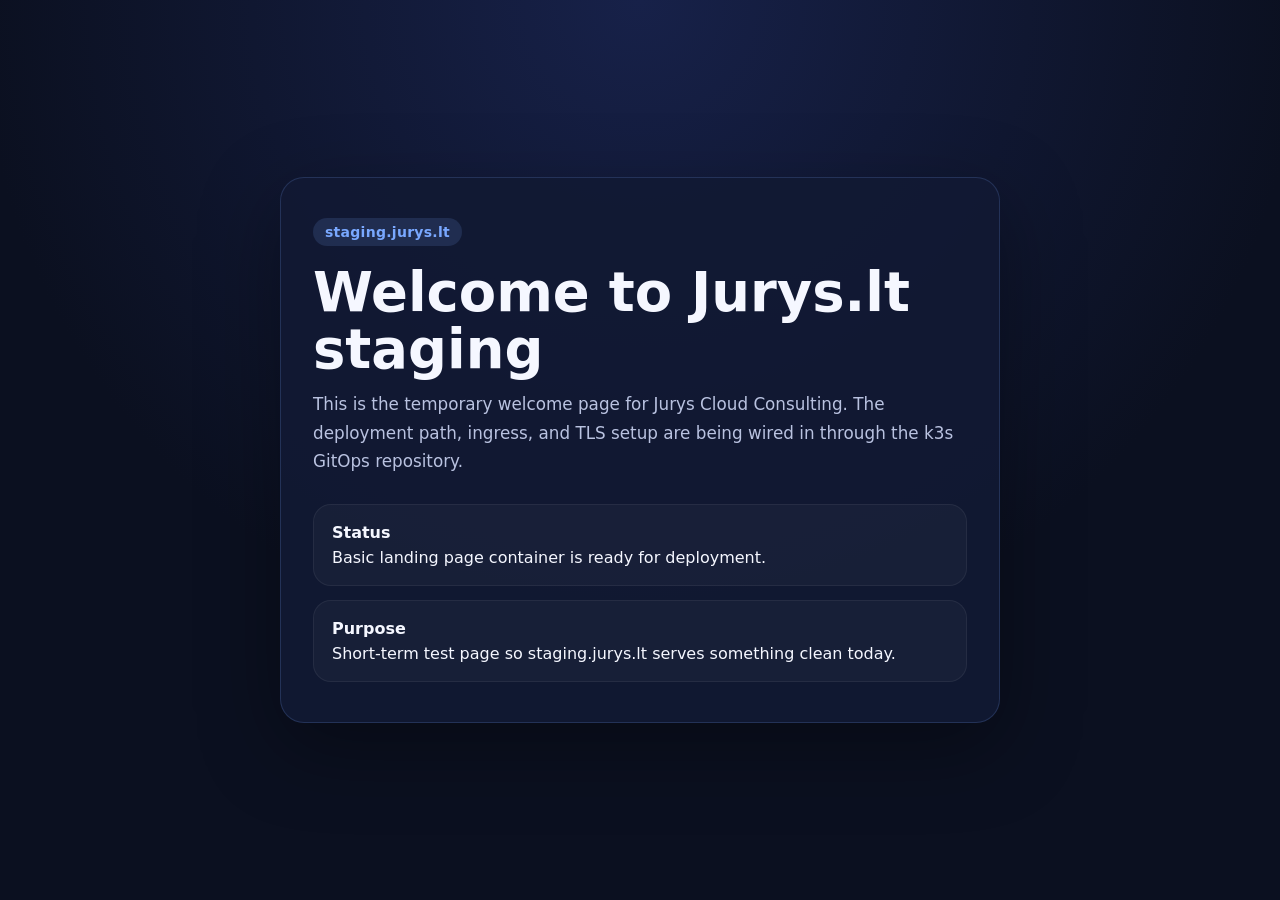
==== index.html @ 7cd977aa "refactor: keep juryslt repo image-only" ====
<!DOCTYPE html>
<html lang="en">
  <head>
    <meta charset="UTF-8" />
    <meta name="viewport" content="width=device-width, initial-scale=1.0" />
    <title>Jurys.lt staging</title>
    <style>
      :root {
        color-scheme: dark;
        --bg: #0b1020;
        --panel: #121933;
        --text: #f5f7ff;
        --muted: #b9c2e0;
        --accent: #79a8ff;
      }
      * { box-sizing: border-box; }
      body {
        margin: 0;
        min-height: 100vh;
        display: grid;
        place-items: center;
        font-family: Inter, system-ui, sans-serif;
        background: radial-gradient(circle at top, #172149 0%, var(--bg) 60%);
        color: var(--text);
      }
      main {
        width: min(720px, calc(100% - 32px));
        background: rgba(18, 25, 51, 0.92);
        border: 1px solid rgba(121, 168, 255, 0.18);
        border-radius: 24px;
        padding: 40px 32px;
        box-shadow: 0 24px 80px rgba(0, 0, 0, 0.35);
      }
      .pill {
        display: inline-block;
        padding: 6px 12px;
        border-radius: 999px;
        background: rgba(121, 168, 255, 0.14);
        color: var(--accent);
        font-size: 14px;
        font-weight: 600;
        letter-spacing: 0.02em;
      }
      h1 {
        margin: 18px 0 12px;
        font-size: clamp(2rem, 5vw, 3.4rem);
        line-height: 1.05;
      }
      p {
        margin: 0;
        color: var(--muted);
        font-size: 1.05rem;
        line-height: 1.7;
      }
      .grid {
        margin-top: 28px;
        display: grid;
        gap: 14px;
      }
      .card {
        background: rgba(255, 255, 255, 0.03);
        border: 1px solid rgba(255, 255, 255, 0.06);
        border-radius: 18px;
        padding: 18px;
      }
      .card strong {
        display: block;
        margin-bottom: 6px;
        color: var(--text);
      }
    </style>
  </head>
  <body>
    <main>
      <span class="pill">staging.jurys.lt</span>
      <h1>Welcome to Jurys.lt staging</h1>
      <p>
        This is the temporary welcome page for Jurys Cloud Consulting. The deployment path,
        ingress, and TLS setup are being wired in through the k3s GitOps repository.
      </p>
      <div class="grid">
        <div class="card">
          <strong>Status</strong>
          Basic landing page container is ready for deployment.
        </div>
        <div class="card">
          <strong>Purpose</strong>
          Short-term test page so staging.jurys.lt serves something clean today.
        </div>
      </div>
    </main>
  </body>
</html>
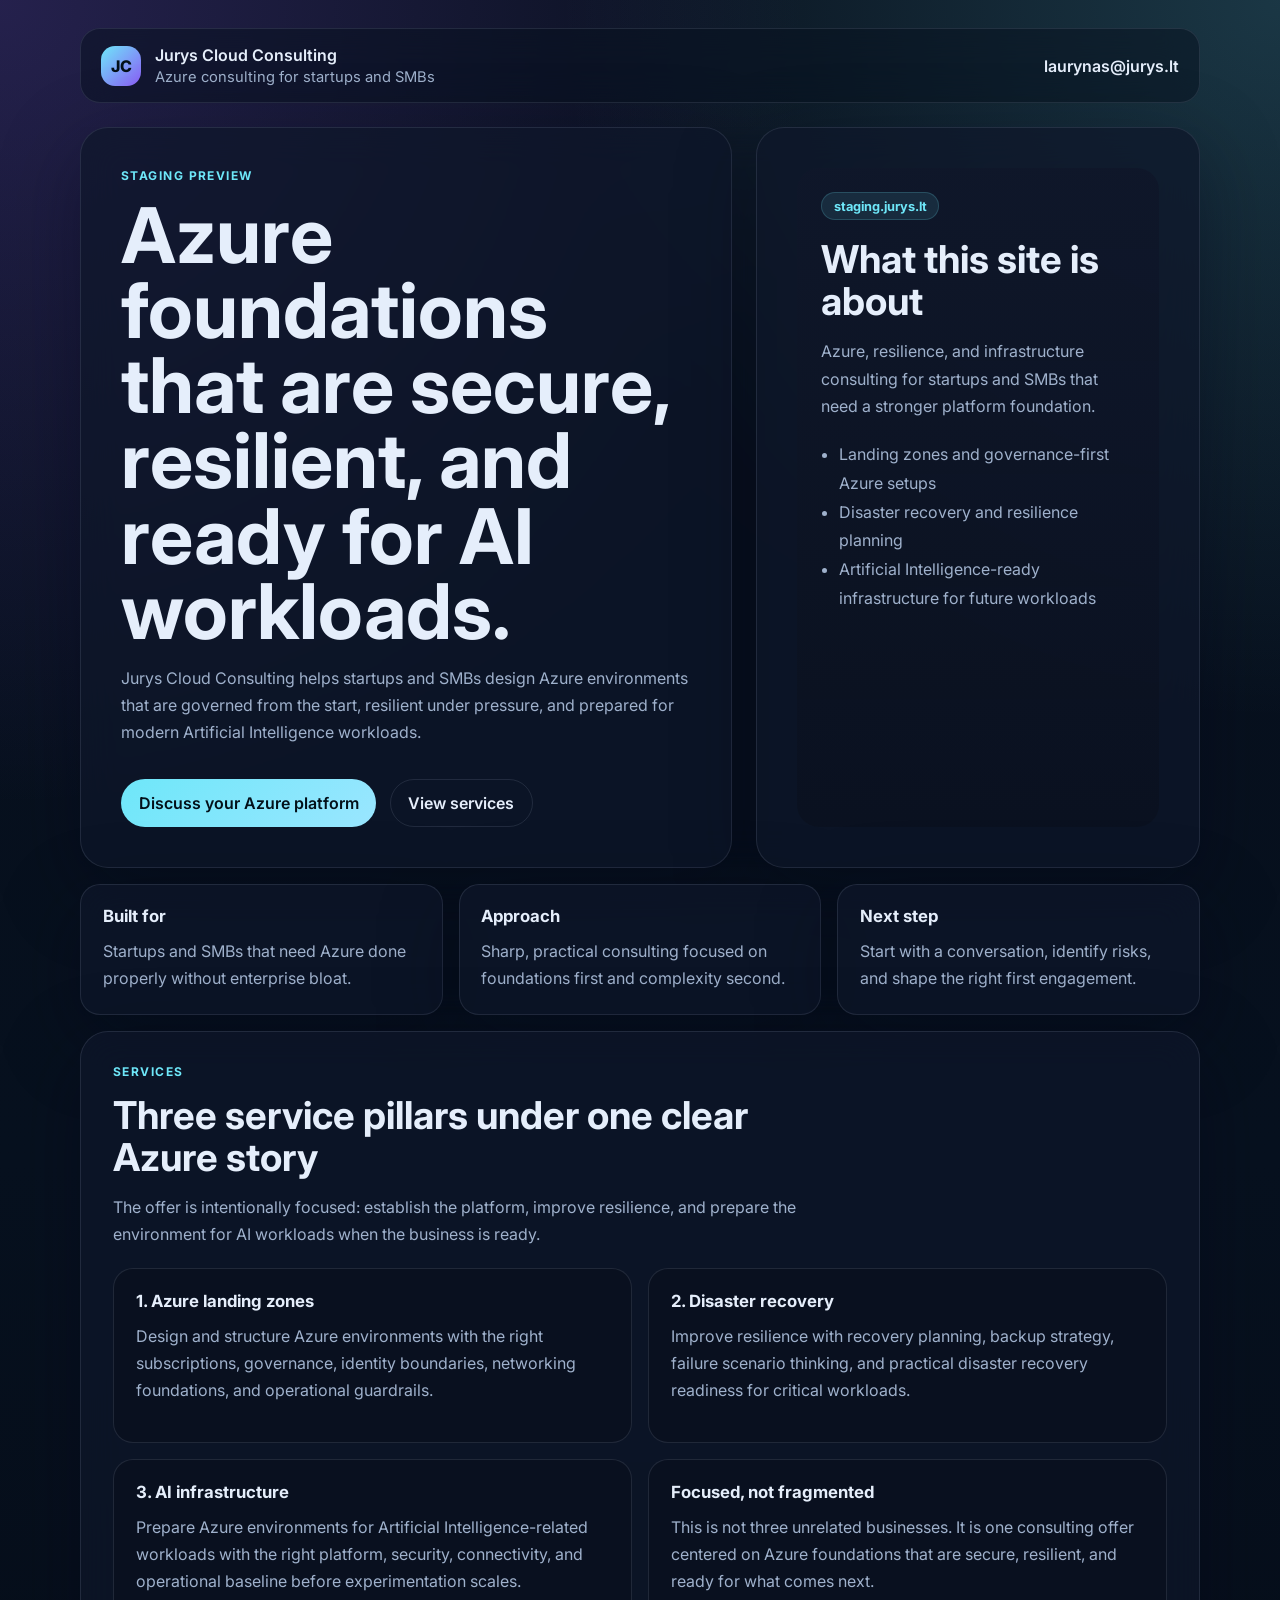
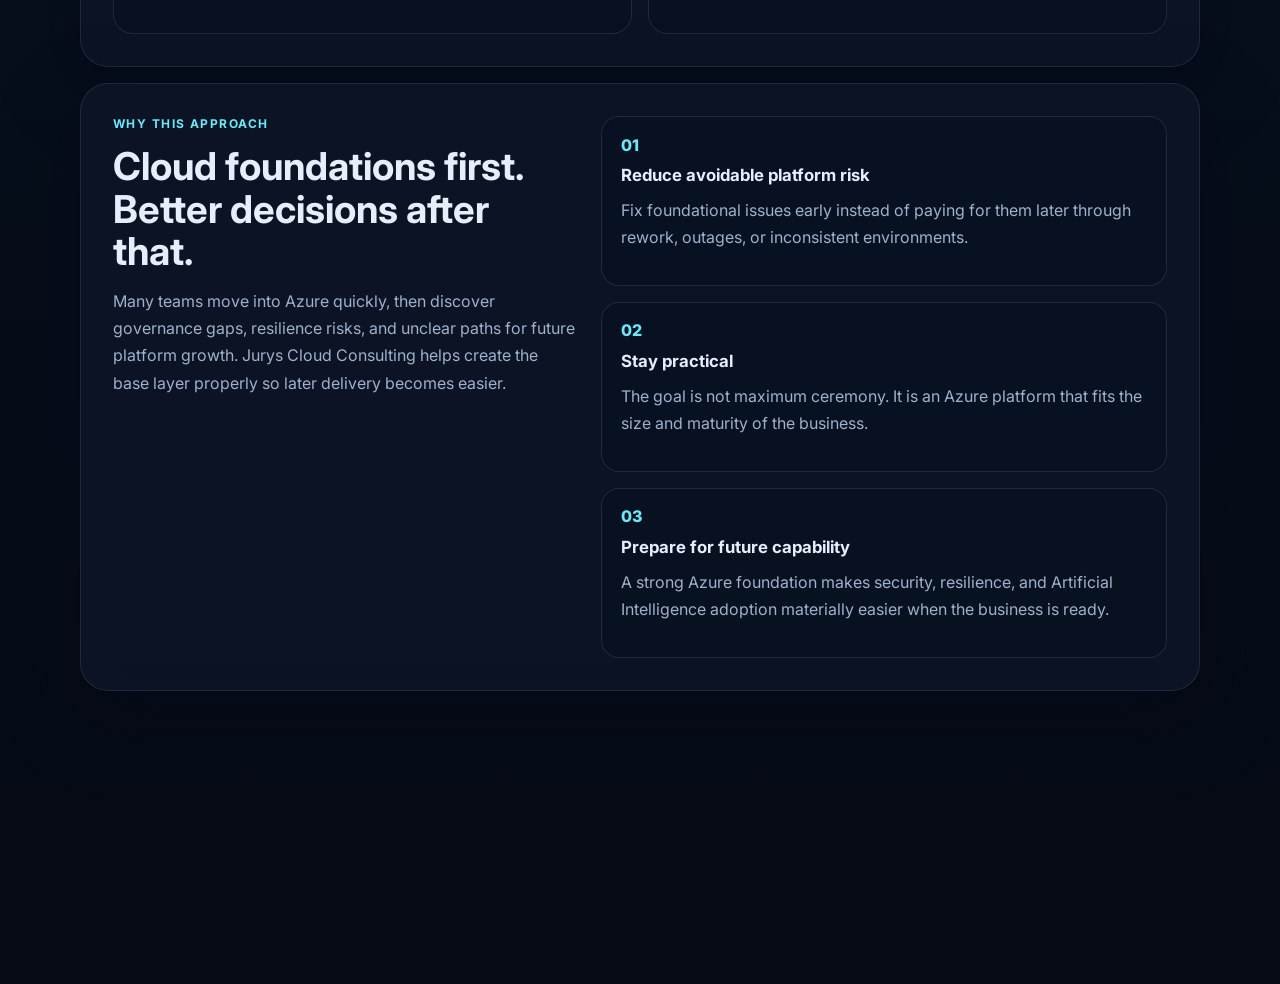
==== commit 31ffec77: "feat: build staging landing page for Jurys Cloud Consulting" ====
--- a/index.html
+++ b/index.html
@@ -3,91 +3,179 @@
   <head>
     <meta charset="UTF-8" />
     <meta name="viewport" content="width=device-width, initial-scale=1.0" />
-    <title>Jurys.lt staging</title>
-    <style>
-      :root {
-        color-scheme: dark;
-        --bg: #0b1020;
-        --panel: #121933;
-        --text: #f5f7ff;
-        --muted: #b9c2e0;
-        --accent: #79a8ff;
-      }
-      * { box-sizing: border-box; }
-      body {
-        margin: 0;
-        min-height: 100vh;
-        display: grid;
-        place-items: center;
-        font-family: Inter, system-ui, sans-serif;
-        background: radial-gradient(circle at top, #172149 0%, var(--bg) 60%);
-        color: var(--text);
-      }
-      main {
-        width: min(720px, calc(100% - 32px));
-        background: rgba(18, 25, 51, 0.92);
-        border: 1px solid rgba(121, 168, 255, 0.18);
-        border-radius: 24px;
-        padding: 40px 32px;
-        box-shadow: 0 24px 80px rgba(0, 0, 0, 0.35);
-      }
-      .pill {
-        display: inline-block;
-        padding: 6px 12px;
-        border-radius: 999px;
-        background: rgba(121, 168, 255, 0.14);
-        color: var(--accent);
-        font-size: 14px;
-        font-weight: 600;
-        letter-spacing: 0.02em;
-      }
-      h1 {
-        margin: 18px 0 12px;
-        font-size: clamp(2rem, 5vw, 3.4rem);
-        line-height: 1.05;
-      }
-      p {
-        margin: 0;
-        color: var(--muted);
-        font-size: 1.05rem;
-        line-height: 1.7;
-      }
-      .grid {
-        margin-top: 28px;
-        display: grid;
-        gap: 14px;
-      }
-      .card {
-        background: rgba(255, 255, 255, 0.03);
-        border: 1px solid rgba(255, 255, 255, 0.06);
-        border-radius: 18px;
-        padding: 18px;
-      }
-      .card strong {
-        display: block;
-        margin-bottom: 6px;
-        color: var(--text);
-      }
-    </style>
+    <title>Jurys Cloud Consulting | Staging</title>
+    <meta
+      name="description"
+      content="Jurys Cloud Consulting helps startups and SMBs build Azure foundations that are secure, resilient, and ready for AI workloads."
+    />
+    <link rel="preconnect" href="https://fonts.googleapis.com" />
+    <link rel="preconnect" href="https://fonts.gstatic.com" crossorigin />
+    <link
+      href="https://fonts.googleapis.com/css2?family=Inter:wght@400;500;600;700;800&display=swap"
+      rel="stylesheet"
+    />
+    <link rel="stylesheet" href="styles.css" />
   </head>
   <body>
-    <main>
-      <span class="pill">staging.jurys.lt</span>
-      <h1>Welcome to Jurys.lt staging</h1>
-      <p>
-        This is the temporary welcome page for Jurys Cloud Consulting. The deployment path,
-        ingress, and TLS setup are being wired in through the k3s GitOps repository.
-      </p>
-      <div class="grid">
-        <div class="card">
-          <strong>Status</strong>
-          Basic landing page container is ready for deployment.
+    <div class="site-shell">
+      <header class="topbar reveal">
+        <div class="brand">
+          <span class="brand-mark">JC</span>
+          <div>
+            <strong class="brand-name">Jurys Cloud Consulting</strong>
+            <div class="brand-subtitle">Azure consulting for startups and SMBs</div>
+          </div>
         </div>
-        <div class="card">
-          <strong>Purpose</strong>
-          Short-term test page so staging.jurys.lt serves something clean today.
+        <a class="top-link" href="mailto:laurynas@jurys.lt">laurynas@jurys.lt</a>
+      </header>
+
+      <main>
+        <section class="hero">
+          <div class="hero-copy">
+            <p class="eyebrow">Staging preview</p>
+            <h1>Azure foundations that are secure, resilient, and ready for AI workloads.</h1>
+            <p class="lead">
+              Jurys Cloud Consulting helps startups and SMBs design Azure environments that are
+              governed from the start, resilient under pressure, and prepared for modern
+              Artificial Intelligence workloads.
+            </p>
+            <div class="hero-actions">
+              <a class="button button-primary" href="mailto:laurynas@jurys.lt">Discuss your Azure platform</a>
+              <a class="button button-secondary" href="#services">View services</a>
+            </div>
+          </div>
+
+          <aside class="hero-panel">
+            <div class="status-card">
+              <span class="status-pill">staging.jurys.lt</span>
+              <h2>What this site is about</h2>
+              <p>
+                Azure, resilience, and infrastructure consulting for startups and SMBs that need a
+                stronger platform foundation.
+              </p>
+              <ul>
+                <li>Landing zones and governance-first Azure setups</li>
+                <li>Disaster recovery and resilience planning</li>
+                <li>Artificial Intelligence-ready infrastructure for future workloads</li>
+              </ul>
+            </div>
+          </aside>
+        </section>
+
+        <section class="metrics">
+          <article>
+            <strong>Built for</strong>
+            <span>Startups and SMBs that need Azure done properly without enterprise bloat.</span>
+          </article>
+          <article>
+            <strong>Approach</strong>
+            <span>Sharp, practical consulting focused on foundations first and complexity second.</span>
+          </article>
+          <article>
+            <strong>Next step</strong>
+            <span>Start with a conversation, identify risks, and shape the right first engagement.</span>
+          </article>
+        </section>
+
+        <section class="services reveal" id="services">
+          <div class="section-heading">
+            <p class="eyebrow">Services</p>
+            <h2>Three service pillars under one clear Azure story</h2>
+            <p class="lead">
+              The offer is intentionally focused: establish the platform, improve resilience, and
+              prepare the environment for AI workloads when the business is ready.
+            </p>
+          </div>
+
+          <div class="service-grid">
+            <article class="service-card">
+              <h3>1. Azure landing zones</h3>
+              <p>
+                Design and structure Azure environments with the right subscriptions, governance,
+                identity boundaries, networking foundations, and operational guardrails.
+              </p>
+            </article>
+            <article class="service-card">
+              <h3>2. Disaster recovery</h3>
+              <p>
+                Improve resilience with recovery planning, backup strategy, failure scenario
+                thinking, and practical disaster recovery readiness for critical workloads.
+              </p>
+            </article>
+            <article class="service-card">
+              <h3>3. AI infrastructure</h3>
+              <p>
+                Prepare Azure environments for Artificial Intelligence-related workloads with the
+                right platform, security, connectivity, and operational baseline before
+                experimentation scales.
+              </p>
+            </article>
+            <article class="service-card emphasis-card">
+              <h3>Focused, not fragmented</h3>
+              <p>
+                This is not three unrelated businesses. It is one consulting offer centered on Azure
+                foundations that are secure, resilient, and ready for what comes next.
+              </p>
+            </article>
+          </div>
+        </section>
+
+        <section class="approach reveal">
+          <div>
+            <p class="eyebrow">Why this approach</p>
+            <h2>Cloud foundations first. Better decisions after that.</h2>
+            <p class="lead">
+              Many teams move into Azure quickly, then discover governance gaps, resilience risks,
+              and unclear paths for future platform growth. Jurys Cloud Consulting helps create the
+              base layer properly so later delivery becomes easier.
+            </p>
+          </div>
+
+          <div class="approach-list">
+            <div>
+              <span>01</span>
+              <h3>Reduce avoidable platform risk</h3>
+              <p>
+                Fix foundational issues early instead of paying for them later through rework,
+                outages, or inconsistent environments.
+              </p>
+            </div>
+            <div>
+              <span>02</span>
+              <h3>Stay practical</h3>
+              <p>
+                The goal is not maximum ceremony. It is an Azure platform that fits the size and
+                maturity of the business.
+              </p>
+            </div>
+            <div>
+              <span>03</span>
+              <h3>Prepare for future capability</h3>
+              <p>
+                A strong Azure foundation makes security, resilience, and Artificial Intelligence
+                adoption materially easier when the business is ready.
+              </p>
+            </div>
+          </div>
+        </section>
+      </main>
+
+      <footer class="footer reveal">
+        <div>
+          <p class="eyebrow">Get in touch</p>
+          <h2>Need a stronger Azure foundation?</h2>
+          <p>
+            If you are building on Azure and want a clearer, more resilient platform foundation,
+            get in touch.
+          </p>
         </div>
-      </div>
-    </main>
+        <div class="footer-actions">
+          <a class="button button-primary" href="mailto:laurynas@jurys.lt">Discuss your Azure platform</a>
+          <p>Jurys Cloud Consulting · Staging preview for jurys.lt</p>
+        </div>
+      </footer>
+    </div>
+
+    <script src="script.js"></script>
   </body>
 </html>
--- a/styles.css
+++ b/styles.css
@@ -0,0 +1,365 @@
+:root {
+  color-scheme: dark;
+  --bg: #07111f;
+  --bg-soft: rgba(15, 23, 42, 0.72);
+  --panel: rgba(10, 17, 31, 0.85);
+  --line: rgba(148, 163, 184, 0.16);
+  --text: #e5eefb;
+  --muted: #9fb1cc;
+  --primary: #6ee7f9;
+  --accent: #8b5cf6;
+  --shadow: 0 24px 80px rgba(2, 6, 23, 0.35);
+}
+
+* {
+  box-sizing: border-box;
+}
+
+html {
+  scroll-behavior: smooth;
+}
+
+body {
+  margin: 0;
+  font-family: "Inter", system-ui, sans-serif;
+  background:
+    radial-gradient(circle at top left, rgba(139, 92, 246, 0.22), transparent 28%),
+    radial-gradient(circle at top right, rgba(110, 231, 249, 0.18), transparent 25%),
+    linear-gradient(180deg, #08101d 0%, #07111f 45%, #050a14 100%);
+  color: var(--text);
+}
+
+.site-shell {
+  width: min(1120px, calc(100% - 2rem));
+  margin: 0 auto;
+  padding: 1.25rem 0 3rem;
+}
+
+.topbar,
+.hero,
+.metrics,
+.services,
+.approach,
+.footer {
+  backdrop-filter: blur(18px);
+}
+
+.topbar {
+  display: flex;
+  justify-content: space-between;
+  align-items: center;
+  padding: 1rem 1.25rem;
+  margin-top: 0.5rem;
+  border: 1px solid var(--line);
+  border-radius: 20px;
+  background: rgba(7, 17, 31, 0.5);
+}
+
+.brand {
+  display: flex;
+  align-items: center;
+  gap: 0.9rem;
+}
+
+.brand-mark {
+  width: 2.5rem;
+  height: 2.5rem;
+  display: inline-grid;
+  place-items: center;
+  border-radius: 14px;
+  background: linear-gradient(135deg, var(--primary), var(--accent));
+  color: #04111a;
+  font-weight: 800;
+}
+
+.brand-name,
+.top-link,
+.button {
+  font-weight: 600;
+}
+
+.brand-subtitle {
+  margin-top: 0.2rem;
+  color: var(--muted);
+  font-size: 0.92rem;
+}
+
+.top-link {
+  color: var(--text);
+  text-decoration: none;
+}
+
+.hero {
+  display: grid;
+  grid-template-columns: 1.25fr 0.85fr;
+  gap: 1.5rem;
+  align-items: stretch;
+  margin-top: 1.5rem;
+}
+
+.hero-copy,
+.hero-panel,
+.metrics article,
+.services,
+.approach,
+.footer {
+  border: 1px solid var(--line);
+  background: var(--bg-soft);
+  box-shadow: var(--shadow);
+}
+
+.hero-copy,
+.hero-panel {
+  border-radius: 28px;
+  padding: 2.5rem;
+}
+
+.eyebrow {
+  margin: 0 0 0.9rem;
+  color: var(--primary);
+  text-transform: uppercase;
+  letter-spacing: 0.12em;
+  font-size: 0.75rem;
+  font-weight: 700;
+}
+
+h1,
+h2,
+h3,
+p {
+  margin-top: 0;
+}
+
+h1 {
+  font-size: clamp(2.7rem, 6vw, 4.8rem);
+  line-height: 0.98;
+  margin-bottom: 1rem;
+}
+
+h2 {
+  font-size: clamp(1.6rem, 3vw, 2.6rem);
+  line-height: 1.1;
+  margin-bottom: 1rem;
+}
+
+.lead,
+.service-card p,
+.status-card p,
+.approach-list p,
+.metrics span,
+.footer p {
+  color: var(--muted);
+  line-height: 1.7;
+}
+
+.hero-actions {
+  display: flex;
+  gap: 0.85rem;
+  flex-wrap: wrap;
+  margin-top: 2rem;
+}
+
+.button {
+  display: inline-flex;
+  align-items: center;
+  justify-content: center;
+  min-height: 48px;
+  padding: 0 1.1rem;
+  border-radius: 999px;
+  text-decoration: none;
+  transition: transform 180ms ease, opacity 180ms ease, border-color 180ms ease;
+}
+
+.button:hover,
+.top-link:hover {
+  opacity: 0.9;
+}
+
+.button:focus-visible,
+.top-link:focus-visible {
+  outline: 2px solid var(--primary);
+  outline-offset: 4px;
+}
+
+.button-primary {
+  background: linear-gradient(135deg, var(--primary), #9ae6ff);
+  color: #031019;
+}
+
+.button-secondary {
+  border: 1px solid var(--line);
+  color: var(--text);
+}
+
+.status-card {
+  height: 100%;
+  padding: 1.5rem;
+  border-radius: 22px;
+  background: linear-gradient(180deg, rgba(15, 23, 42, 0.96), rgba(10, 17, 31, 0.88));
+}
+
+.status-pill {
+  display: inline-flex;
+  padding: 0.35rem 0.7rem;
+  border-radius: 999px;
+  background: rgba(110, 231, 249, 0.1);
+  color: var(--primary);
+  border: 1px solid rgba(110, 231, 249, 0.18);
+  font-size: 0.8rem;
+  font-weight: 700;
+  margin-bottom: 1.1rem;
+}
+
+.status-card ul {
+  padding-left: 1.1rem;
+  color: var(--muted);
+  line-height: 1.8;
+  margin: 1.25rem 0 0;
+}
+
+.metrics {
+  display: grid;
+  grid-template-columns: repeat(3, 1fr);
+  gap: 1rem;
+  margin-top: 1rem;
+}
+
+.metrics article,
+.service-card {
+  border-radius: 20px;
+  padding: 1.35rem;
+}
+
+.metrics strong,
+.service-card h3,
+.approach-list h3 {
+  display: block;
+  margin-bottom: 0.75rem;
+  font-size: 1.05rem;
+}
+
+.services,
+.approach,
+.footer {
+  margin-top: 1rem;
+  border-radius: 28px;
+  padding: 2rem;
+}
+
+.section-heading {
+  max-width: 740px;
+}
+
+.service-grid {
+  display: grid;
+  grid-template-columns: repeat(2, minmax(0, 1fr));
+  gap: 1rem;
+  margin-top: 1.25rem;
+}
+
+.service-card {
+  background: var(--panel);
+  border: 1px solid var(--line);
+}
+
+.approach {
+  display: grid;
+  grid-template-columns: 0.9fr 1.1fr;
+  gap: 1.5rem;
+}
+
+.approach-list {
+  display: grid;
+  gap: 1rem;
+}
+
+.approach-list div {
+  padding: 1.1rem 1.2rem;
+  border: 1px solid var(--line);
+  border-radius: 18px;
+  background: rgba(7, 17, 31, 0.55);
+}
+
+.approach-list span {
+  display: inline-block;
+  margin-bottom: 0.65rem;
+  color: var(--primary);
+  font-weight: 800;
+}
+
+.footer {
+  display: flex;
+  justify-content: space-between;
+  gap: 1rem;
+  align-items: center;
+}
+
+.footer-actions {
+  display: flex;
+  flex-direction: column;
+  align-items: flex-end;
+  gap: 0.85rem;
+}
+
+.footer p:last-child {
+  text-align: right;
+}
+
+.reveal {
+  opacity: 1;
+  transform: translateY(0);
+  transition: opacity 500ms ease, transform 500ms ease;
+}
+
+.reveal.is-pending {
+  opacity: 0;
+  transform: translateY(16px);
+}
+
+@media (max-width: 900px) {
+  .hero,
+  .approach,
+  .metrics,
+  .service-grid {
+    grid-template-columns: 1fr;
+  }
+
+  .footer {
+    flex-direction: column;
+    align-items: flex-start;
+  }
+
+  .hero-copy,
+  .hero-panel,
+  .services,
+  .approach,
+  .footer {
+    padding: 1.5rem;
+  }
+
+  .footer-actions {
+    align-items: flex-start;
+  }
+
+  .footer p:last-child {
+    text-align: left;
+  }
+}
+
+@media (max-width: 640px) {
+  .site-shell {
+    width: min(100% - 1rem, 1120px);
+  }
+
+  .topbar {
+    padding: 0.9rem 1rem;
+  }
+
+  .brand-name {
+    font-size: 0.95rem;
+  }
+
+  h1 {
+    font-size: 2.45rem;
+  }
+}
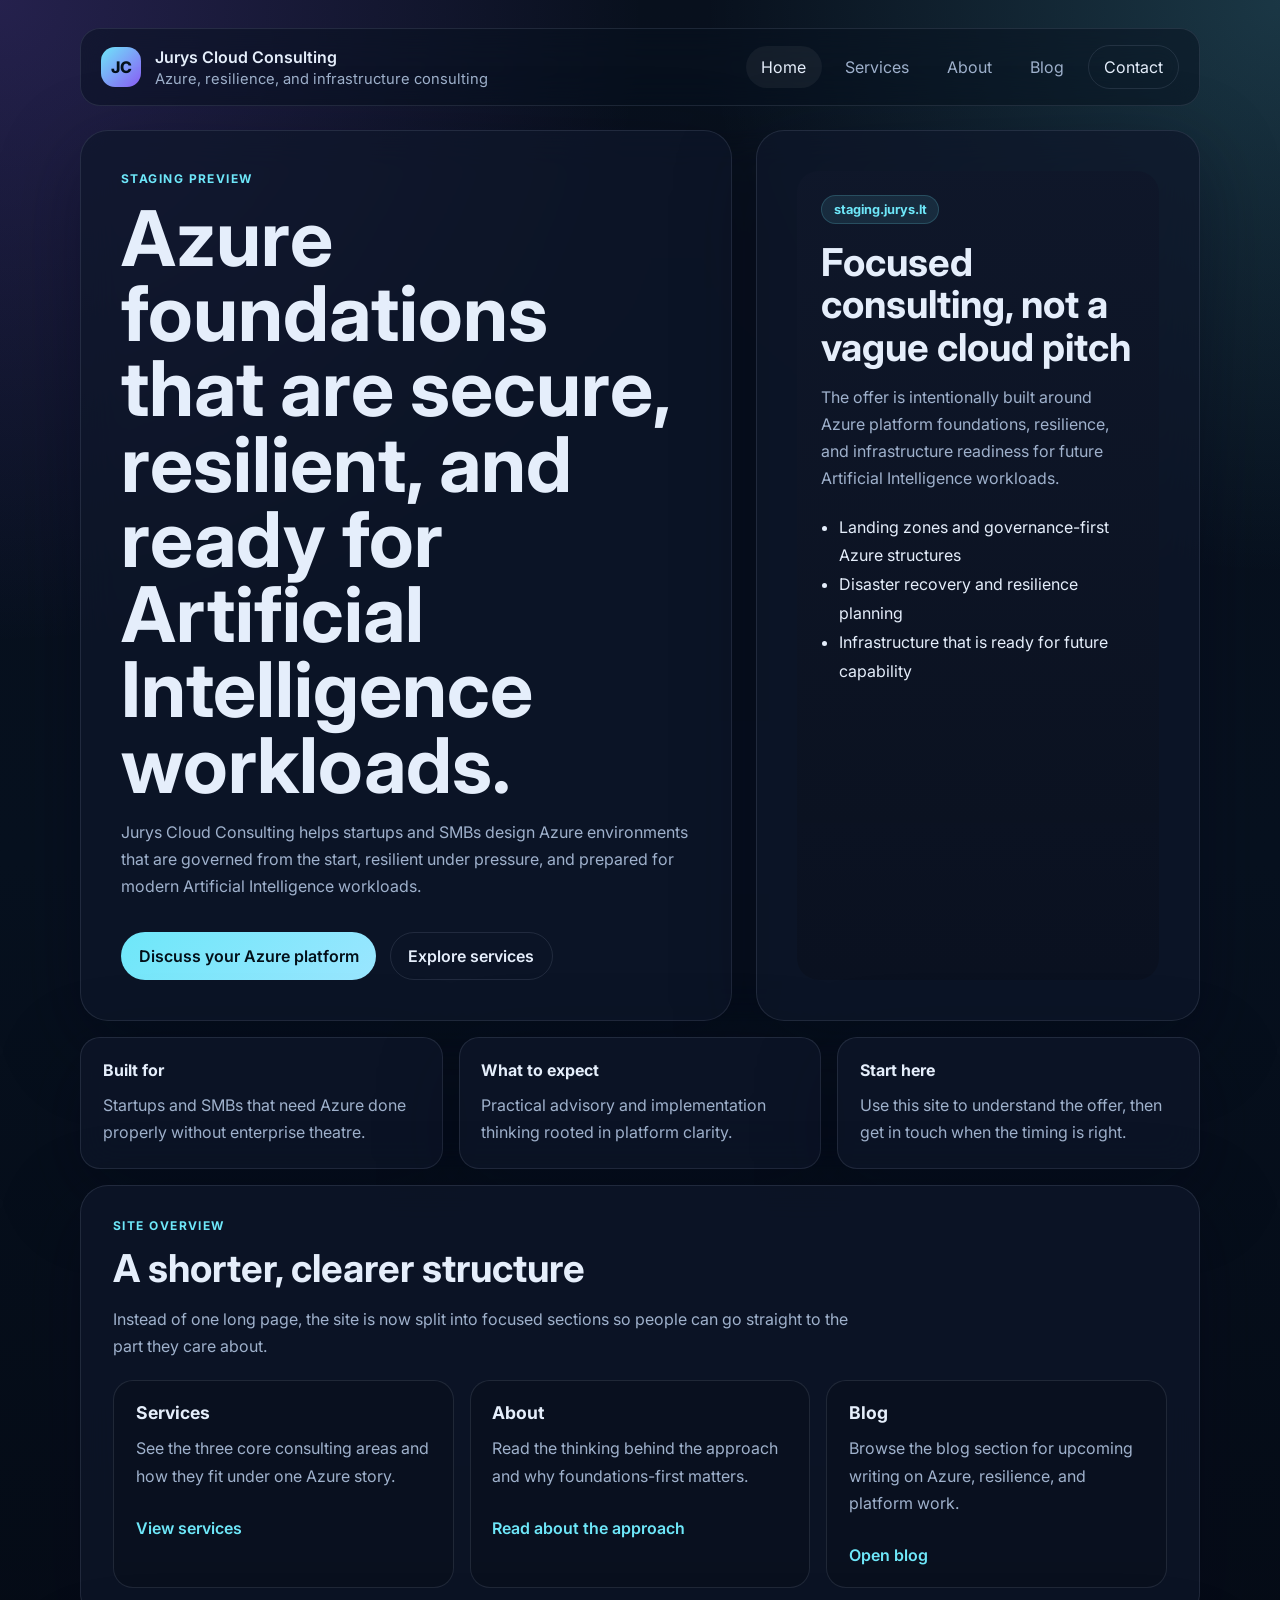
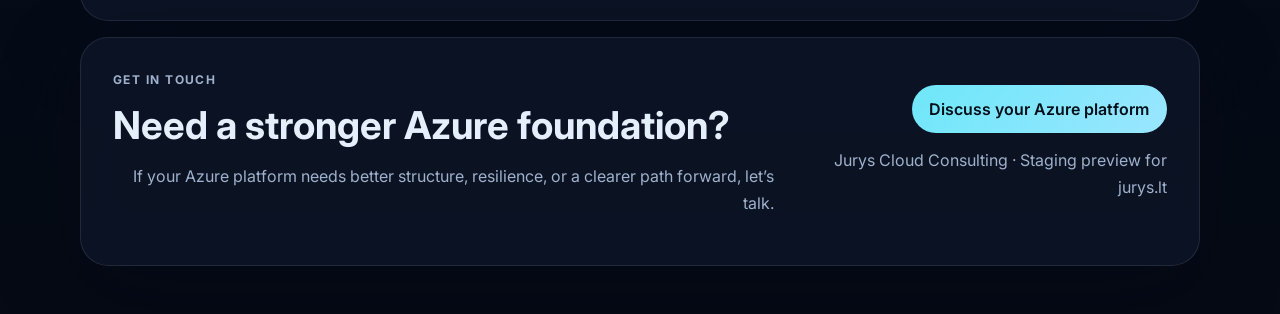
==== commit 45fed46e: "feat: expand juryslt into multi-page staging site" ====
--- a/index.html
+++ b/index.html
@@ -3,10 +3,10 @@
   <head>
     <meta charset="UTF-8" />
     <meta name="viewport" content="width=device-width, initial-scale=1.0" />
-    <title>Jurys Cloud Consulting | Staging</title>
+    <title>Jurys Cloud Consulting | Azure foundations for startups and SMBs</title>
     <meta
       name="description"
-      content="Jurys Cloud Consulting helps startups and SMBs build Azure foundations that are secure, resilient, and ready for AI workloads."
+      content="Jurys Cloud Consulting helps startups and SMBs build Azure foundations that are secure, resilient, and ready for Artificial Intelligence workloads."
     />
     <link rel="preconnect" href="https://fonts.googleapis.com" />
     <link rel="preconnect" href="https://fonts.gstatic.com" crossorigin />
@@ -19,143 +19,96 @@
   <body>
     <div class="site-shell">
       <header class="topbar reveal">
-        <div class="brand">
+        <a class="brand" href="index.html">
           <span class="brand-mark">JC</span>
           <div>
             <strong class="brand-name">Jurys Cloud Consulting</strong>
-            <div class="brand-subtitle">Azure consulting for startups and SMBs</div>
+            <div class="brand-subtitle">Azure, resilience, and infrastructure consulting</div>
           </div>
-        </div>
-        <a class="top-link" href="mailto:laurynas@jurys.lt">laurynas@jurys.lt</a>
+        </a>
+        <nav class="nav">
+          <a class="nav-link nav-link-active" href="index.html">Home</a>
+          <a class="nav-link" href="services.html">Services</a>
+          <a class="nav-link" href="about.html">About</a>
+          <a class="nav-link" href="blog.html">Blog</a>
+          <a class="nav-link nav-cta" href="contact.html">Contact</a>
+        </nav>
       </header>
 
       <main>
-        <section class="hero">
+        <section class="hero hero-home">
           <div class="hero-copy">
             <p class="eyebrow">Staging preview</p>
-            <h1>Azure foundations that are secure, resilient, and ready for AI workloads.</h1>
+            <h1>Azure foundations that are secure, resilient, and ready for Artificial Intelligence workloads.</h1>
             <p class="lead">
               Jurys Cloud Consulting helps startups and SMBs design Azure environments that are
               governed from the start, resilient under pressure, and prepared for modern
               Artificial Intelligence workloads.
             </p>
             <div class="hero-actions">
-              <a class="button button-primary" href="mailto:laurynas@jurys.lt">Discuss your Azure platform</a>
-              <a class="button button-secondary" href="#services">View services</a>
+              <a class="button button-primary" href="contact.html">Discuss your Azure platform</a>
+              <a class="button button-secondary" href="services.html">Explore services</a>
             </div>
           </div>
 
           <aside class="hero-panel">
             <div class="status-card">
               <span class="status-pill">staging.jurys.lt</span>
-              <h2>What this site is about</h2>
+              <h2>Focused consulting, not a vague cloud pitch</h2>
               <p>
-                Azure, resilience, and infrastructure consulting for startups and SMBs that need a
-                stronger platform foundation.
+                The offer is intentionally built around Azure platform foundations, resilience, and
+                infrastructure readiness for future Artificial Intelligence workloads.
               </p>
               <ul>
-                <li>Landing zones and governance-first Azure setups</li>
+                <li>Landing zones and governance-first Azure structures</li>
                 <li>Disaster recovery and resilience planning</li>
-                <li>Artificial Intelligence-ready infrastructure for future workloads</li>
+                <li>Infrastructure that is ready for future capability</li>
               </ul>
             </div>
           </aside>
         </section>
 
-        <section class="metrics">
+        <section class="metrics reveal">
           <article>
             <strong>Built for</strong>
-            <span>Startups and SMBs that need Azure done properly without enterprise bloat.</span>
+            <span>Startups and SMBs that need Azure done properly without enterprise theatre.</span>
           </article>
           <article>
-            <strong>Approach</strong>
-            <span>Sharp, practical consulting focused on foundations first and complexity second.</span>
+            <strong>What to expect</strong>
+            <span>Practical advisory and implementation thinking rooted in platform clarity.</span>
           </article>
           <article>
-            <strong>Next step</strong>
-            <span>Start with a conversation, identify risks, and shape the right first engagement.</span>
+            <strong>Start here</strong>
+            <span>Use this site to understand the offer, then get in touch when the timing is right.</span>
           </article>
         </section>
 
-        <section class="services reveal" id="services">
-          <div class="section-heading">
-            <p class="eyebrow">Services</p>
-            <h2>Three service pillars under one clear Azure story</h2>
+        <section class="content-panel reveal">
+          <div class="section-heading compact-heading">
+            <p class="eyebrow">Site overview</p>
+            <h2>A shorter, clearer structure</h2>
             <p class="lead">
-              The offer is intentionally focused: establish the platform, improve resilience, and
-              prepare the environment for AI workloads when the business is ready.
+              Instead of one long page, the site is now split into focused sections so people can go
+              straight to the part they care about.
             </p>
           </div>
 
-          <div class="service-grid">
-            <article class="service-card">
-              <h3>1. Azure landing zones</h3>
-              <p>
-                Design and structure Azure environments with the right subscriptions, governance,
-                identity boundaries, networking foundations, and operational guardrails.
-              </p>
+          <div class="feature-grid">
+            <article class="feature-card">
+              <h3>Services</h3>
+              <p>See the three core consulting areas and how they fit under one Azure story.</p>
+              <a class="text-link" href="services.html">View services</a>
             </article>
-            <article class="service-card">
-              <h3>2. Disaster recovery</h3>
-              <p>
-                Improve resilience with recovery planning, backup strategy, failure scenario
-                thinking, and practical disaster recovery readiness for critical workloads.
-              </p>
+            <article class="feature-card">
+              <h3>About</h3>
+              <p>Read the thinking behind the approach and why foundations-first matters.</p>
+              <a class="text-link" href="about.html">Read about the approach</a>
             </article>
-            <article class="service-card">
-              <h3>3. AI infrastructure</h3>
-              <p>
-                Prepare Azure environments for Artificial Intelligence-related workloads with the
-                right platform, security, connectivity, and operational baseline before
-                experimentation scales.
-              </p>
+            <article class="feature-card">
+              <h3>Blog</h3>
+              <p>Browse the blog section for upcoming writing on Azure, resilience, and platform work.</p>
+              <a class="text-link" href="blog.html">Open blog</a>
             </article>
-            <article class="service-card emphasis-card">
-              <h3>Focused, not fragmented</h3>
-              <p>
-                This is not three unrelated businesses. It is one consulting offer centered on Azure
-                foundations that are secure, resilient, and ready for what comes next.
-              </p>
-            </article>
-          </div>
-        </section>
-
-        <section class="approach reveal">
-          <div>
-            <p class="eyebrow">Why this approach</p>
-            <h2>Cloud foundations first. Better decisions after that.</h2>
-            <p class="lead">
-              Many teams move into Azure quickly, then discover governance gaps, resilience risks,
-              and unclear paths for future platform growth. Jurys Cloud Consulting helps create the
-              base layer properly so later delivery becomes easier.
-            </p>
-          </div>
-
-          <div class="approach-list">
-            <div>
-              <span>01</span>
-              <h3>Reduce avoidable platform risk</h3>
-              <p>
-                Fix foundational issues early instead of paying for them later through rework,
-                outages, or inconsistent environments.
-              </p>
-            </div>
-            <div>
-              <span>02</span>
-              <h3>Stay practical</h3>
-              <p>
-                The goal is not maximum ceremony. It is an Azure platform that fits the size and
-                maturity of the business.
-              </p>
-            </div>
-            <div>
-              <span>03</span>
-              <h3>Prepare for future capability</h3>
-              <p>
-                A strong Azure foundation makes security, resilience, and Artificial Intelligence
-                adoption materially easier when the business is ready.
-              </p>
-            </div>
           </div>
         </section>
       </main>
@@ -165,12 +118,12 @@
           <p class="eyebrow">Get in touch</p>
           <h2>Need a stronger Azure foundation?</h2>
           <p>
-            If you are building on Azure and want a clearer, more resilient platform foundation,
-            get in touch.
+            If your Azure platform needs better structure, resilience, or a clearer path forward,
+            let’s talk.
           </p>
         </div>
         <div class="footer-actions">
-          <a class="button button-primary" href="mailto:laurynas@jurys.lt">Discuss your Azure platform</a>
+          <a class="button button-primary" href="contact.html">Discuss your Azure platform</a>
           <p>Jurys Cloud Consulting · Staging preview for jurys.lt</p>
         </div>
       </footer>
--- a/styles.css
+++ b/styles.css
@@ -29,6 +29,10 @@
   color: var(--text);
 }
 
+a {
+  color: inherit;
+}
+
 .site-shell {
   width: min(1120px, calc(100% - 2rem));
   margin: 0 auto;
@@ -38,8 +42,7 @@
 .topbar,
 .hero,
 .metrics,
-.services,
-.approach,
+.content-panel,
 .footer {
   backdrop-filter: blur(18px);
 }
@@ -48,6 +51,7 @@
   display: flex;
   justify-content: space-between;
   align-items: center;
+  gap: 1.25rem;
   padding: 1rem 1.25rem;
   margin-top: 0.5rem;
   border: 1px solid var(--line);
@@ -59,6 +63,7 @@
   display: flex;
   align-items: center;
   gap: 0.9rem;
+  text-decoration: none;
 }
 
 .brand-mark {
@@ -73,7 +78,6 @@
 }
 
 .brand-name,
-.top-link,
 .button {
   font-weight: 600;
 }
@@ -84,9 +88,35 @@
   font-size: 0.92rem;
 }
 
-.top-link {
+.nav {
+  display: flex;
+  align-items: center;
+  gap: 0.5rem;
+  flex-wrap: wrap;
+  justify-content: flex-end;
+}
+
+.nav-link {
+  padding: 0.7rem 0.95rem;
+  border-radius: 999px;
+  text-decoration: none;
+  color: var(--muted);
+  transition: opacity 180ms ease, background 180ms ease, color 180ms ease;
+}
+
+.nav-link:hover {
+  opacity: 0.95;
   color: var(--text);
-  text-decoration: none;
+}
+
+.nav-link-active {
+  background: rgba(255, 255, 255, 0.05);
+  color: var(--text);
+}
+
+.nav-cta {
+  border: 1px solid var(--line);
+  color: var(--text);
 }
 
 .hero {
@@ -100,8 +130,7 @@
 .hero-copy,
 .hero-panel,
 .metrics article,
-.services,
-.approach,
+.content-panel,
 .footer {
   border: 1px solid var(--line);
   background: var(--bg-soft);
@@ -109,9 +138,17 @@
 }
 
 .hero-copy,
-.hero-panel {
+.hero-panel,
+.page-hero {
   border-radius: 28px;
   padding: 2.5rem;
+}
+
+.page-hero {
+  margin-top: 1.5rem;
+  border: 1px solid var(--line);
+  background: var(--bg-soft);
+  box-shadow: var(--shadow);
 }
 
 .eyebrow {
@@ -126,12 +163,13 @@
 h1,
 h2,
 h3,
-p {
+p,
+ul {
   margin-top: 0;
 }
 
 h1 {
-  font-size: clamp(2.7rem, 6vw, 4.8rem);
+  font-size: clamp(2.4rem, 6vw, 4.8rem);
   line-height: 0.98;
   margin-bottom: 1rem;
 }
@@ -142,14 +180,28 @@
   margin-bottom: 1rem;
 }
 
+h3 {
+  font-size: 1.1rem;
+}
+
 .lead,
+.page-lead,
 .service-card p,
 .status-card p,
 .approach-list p,
 .metrics span,
-.footer p {
+.footer p,
+.feature-card p,
+.blog-card p,
+.detail-list,
+.secondary-lead,
+.split-panel p {
   color: var(--muted);
   line-height: 1.7;
+}
+
+.page-lead {
+  max-width: 860px;
 }
 
 .hero-actions {
@@ -171,12 +223,14 @@
 }
 
 .button:hover,
-.top-link:hover {
-  opacity: 0.9;
+.text-link:hover {
+  opacity: 0.92;
 }
 
 .button:focus-visible,
-.top-link:focus-visible {
+.nav-link:focus-visible,
+.text-link:focus-visible,
+.brand:focus-visible {
   outline: 2px solid var(--primary);
   outline-offset: 4px;
 }
@@ -198,7 +252,9 @@
   background: linear-gradient(180deg, rgba(15, 23, 42, 0.96), rgba(10, 17, 31, 0.88));
 }
 
-.status-pill {
+.status-pill,
+.blog-tag,
+.service-number {
   display: inline-flex;
   padding: 0.35rem 0.7rem;
   border-radius: 999px;
@@ -207,12 +263,15 @@
   border: 1px solid rgba(110, 231, 249, 0.18);
   font-size: 0.8rem;
   font-weight: 700;
+}
+
+.status-pill {
   margin-bottom: 1.1rem;
 }
 
-.status-card ul {
+.status-card ul,
+.detail-list {
   padding-left: 1.1rem;
-  color: var(--muted);
   line-height: 1.8;
   margin: 1.25rem 0 0;
 }
@@ -225,21 +284,24 @@
 }
 
 .metrics article,
-.service-card {
+.service-card,
+.feature-card,
+.blog-card,
+.approach-list div {
   border-radius: 20px;
   padding: 1.35rem;
 }
 
 .metrics strong,
 .service-card h3,
-.approach-list h3 {
+.approach-list h3,
+.feature-card h3,
+.blog-card h3 {
   display: block;
   margin-bottom: 0.75rem;
-  font-size: 1.05rem;
-}
-
-.services,
-.approach,
+}
+
+.content-panel,
 .footer {
   margin-top: 1rem;
   border-radius: 28px;
@@ -250,34 +312,71 @@
   max-width: 740px;
 }
 
+.compact-heading {
+  margin-bottom: 1.25rem;
+}
+
+.feature-grid,
+.blog-grid,
 .service-grid {
   display: grid;
+  grid-template-columns: repeat(3, minmax(0, 1fr));
+  gap: 1rem;
+}
+
+.blog-grid {
   grid-template-columns: repeat(2, minmax(0, 1fr));
-  gap: 1rem;
-  margin-top: 1.25rem;
-}
-
-.service-card {
+}
+
+.service-grid-single {
+  grid-template-columns: 1fr;
+}
+
+.service-card,
+.feature-card,
+.blog-card,
+.approach-list div,
+.contact-card {
   background: var(--panel);
   border: 1px solid var(--line);
 }
 
-.approach {
+.service-card-large {
+  padding: 1.6rem;
+}
+
+.blog-card-muted {
+  background: rgba(10, 17, 31, 0.62);
+}
+
+.contact-card {
+  border-radius: 22px;
+  padding: 1.5rem;
+}
+
+.contact-card h3 {
+  margin-bottom: 0.75rem;
+  font-size: 1.2rem;
+}
+
+.contact-grid {
+  grid-template-columns: repeat(3, minmax(0, 1fr));
+}
+
+.split-panel {
   display: grid;
-  grid-template-columns: 0.9fr 1.1fr;
+  grid-template-columns: 0.95fr 1.05fr;
   gap: 1.5rem;
+  align-items: center;
+}
+
+.split-panel-strong {
+  align-items: start;
 }
 
 .approach-list {
   display: grid;
   gap: 1rem;
-}
-
-.approach-list div {
-  padding: 1.1rem 1.2rem;
-  border: 1px solid var(--line);
-  border-radius: 18px;
-  background: rgba(7, 17, 31, 0.55);
 }
 
 .approach-list span {
@@ -287,6 +386,14 @@
   font-weight: 800;
 }
 
+.text-link {
+  display: inline-flex;
+  margin-top: 0.75rem;
+  color: var(--primary);
+  text-decoration: none;
+  font-weight: 600;
+}
+
 .footer {
   display: flex;
   justify-content: space-between;
@@ -316,14 +423,26 @@
   transform: translateY(16px);
 }
 
+@media (max-width: 980px) {
+  .hero,
+  .metrics,
+  .feature-grid,
+  .blog-grid,
+  .split-panel {
+    grid-template-columns: 1fr;
+  }
+
+  .topbar {
+    align-items: flex-start;
+    flex-direction: column;
+  }
+
+  .nav {
+    justify-content: flex-start;
+  }
+}
+
 @media (max-width: 900px) {
-  .hero,
-  .approach,
-  .metrics,
-  .service-grid {
-    grid-template-columns: 1fr;
-  }
-
   .footer {
     flex-direction: column;
     align-items: flex-start;
@@ -331,9 +450,9 @@
 
   .hero-copy,
   .hero-panel,
-  .services,
-  .approach,
-  .footer {
+  .content-panel,
+  .footer,
+  .page-hero {
     padding: 1.5rem;
   }
 
@@ -360,6 +479,14 @@
   }
 
   h1 {
-    font-size: 2.45rem;
-  }
-}
+    font-size: 2.3rem;
+  }
+
+  .nav {
+    gap: 0.35rem;
+  }
+
+  .nav-link {
+    padding: 0.6rem 0.8rem;
+  }
+}
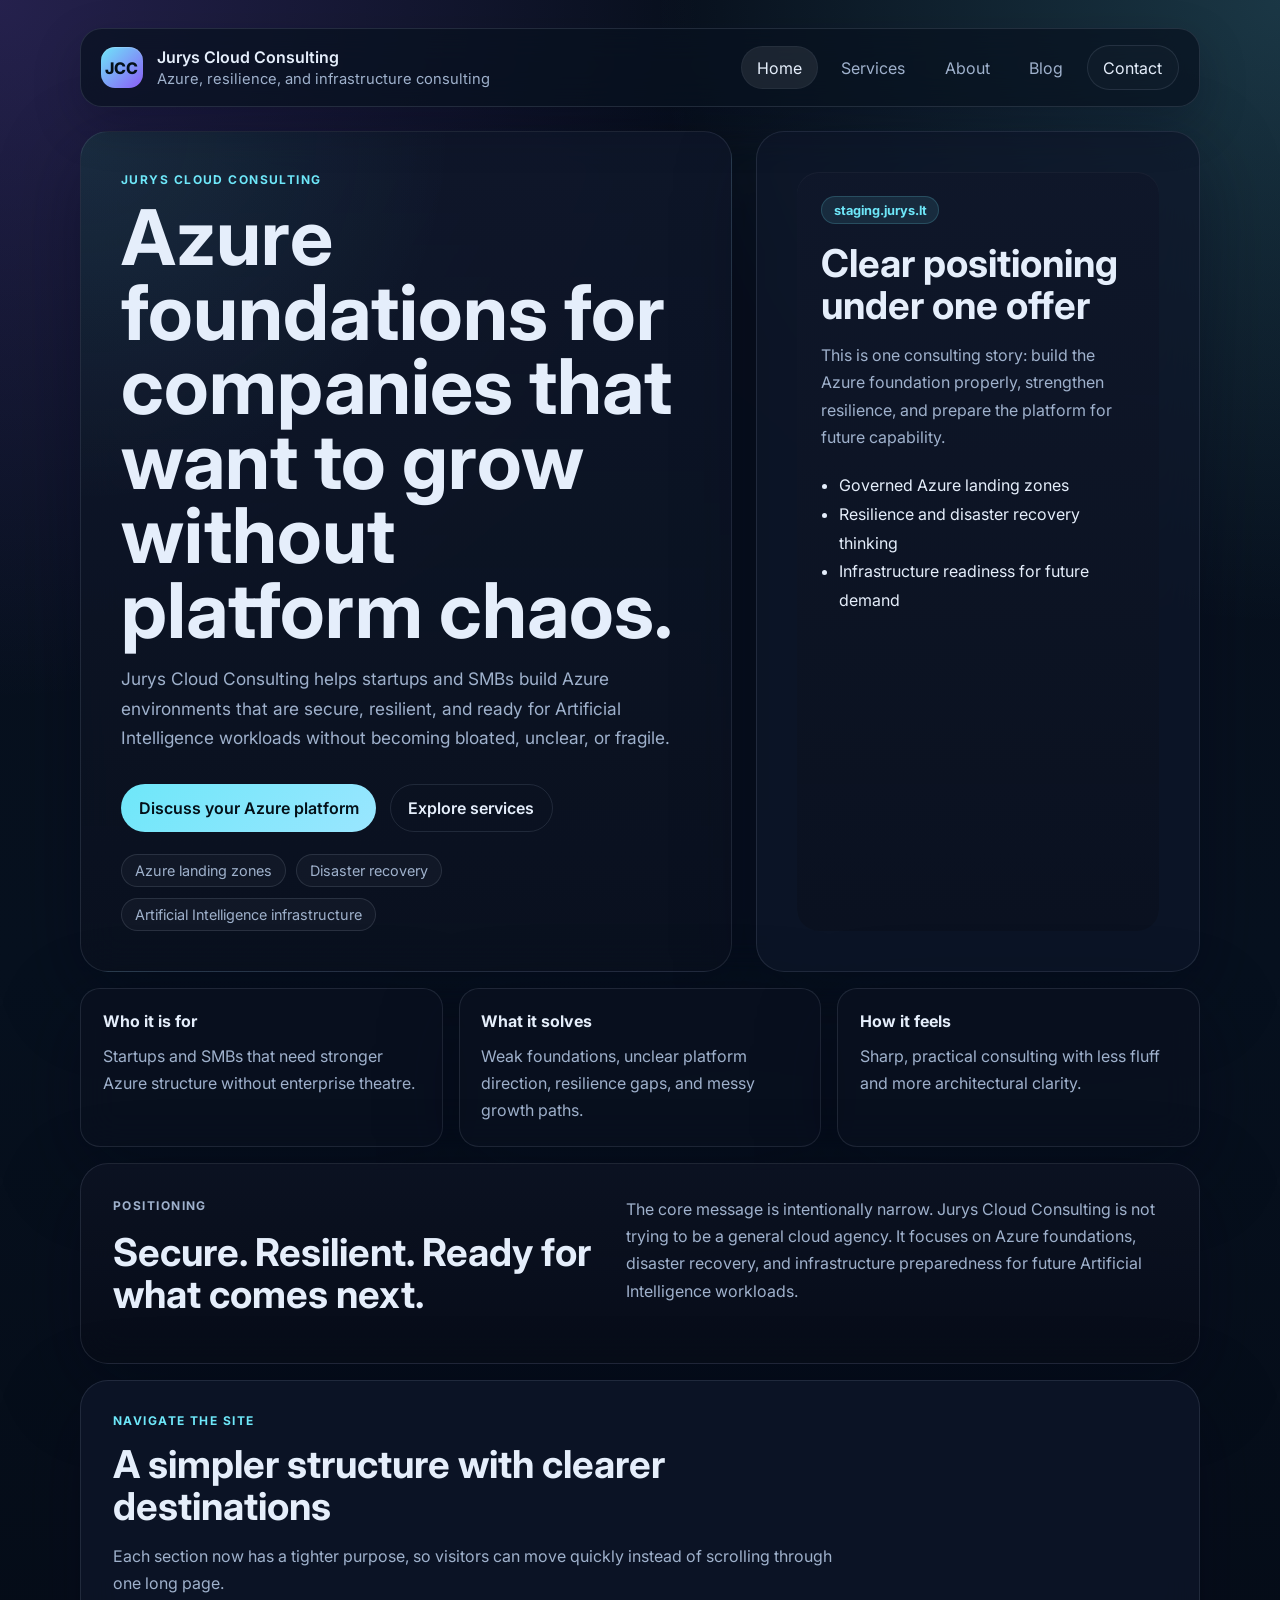
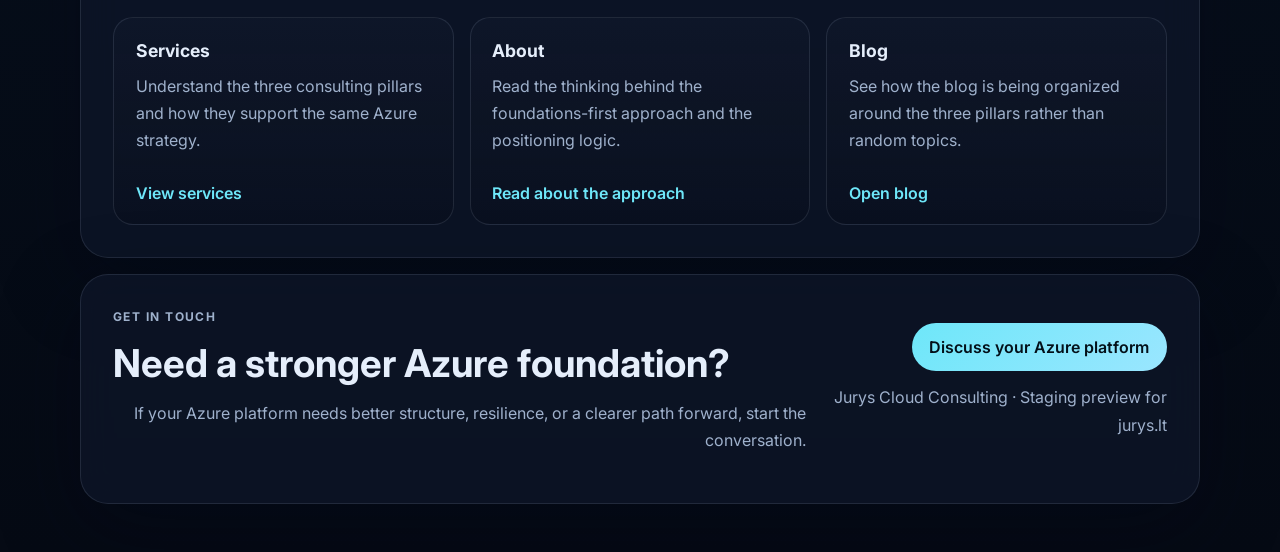
==== commit 9e736044: "feat: polish homepage and restructure blog pillars" ====
--- a/index.html
+++ b/index.html
@@ -20,7 +20,7 @@
     <div class="site-shell">
       <header class="topbar reveal">
         <a class="brand" href="index.html">
-          <span class="brand-mark">JC</span>
+          <span class="brand-mark">JCC</span>
           <div>
             <strong class="brand-name">Jurys Cloud Consulting</strong>
             <div class="brand-subtitle">Azure, resilience, and infrastructure consulting</div>
@@ -36,33 +36,38 @@
       </header>
 
       <main>
-        <section class="hero hero-home">
-          <div class="hero-copy">
-            <p class="eyebrow">Staging preview</p>
-            <h1>Azure foundations that are secure, resilient, and ready for Artificial Intelligence workloads.</h1>
-            <p class="lead">
-              Jurys Cloud Consulting helps startups and SMBs design Azure environments that are
-              governed from the start, resilient under pressure, and prepared for modern
-              Artificial Intelligence workloads.
+        <section class="hero hero-home reveal">
+          <div class="hero-copy hero-copy-home">
+            <p class="eyebrow">Jurys Cloud Consulting</p>
+            <h1>Azure foundations for companies that want to grow without platform chaos.</h1>
+            <p class="lead hero-lead">
+              Jurys Cloud Consulting helps startups and SMBs build Azure environments that are
+              secure, resilient, and ready for Artificial Intelligence workloads without becoming
+              bloated, unclear, or fragile.
             </p>
             <div class="hero-actions">
               <a class="button button-primary" href="contact.html">Discuss your Azure platform</a>
               <a class="button button-secondary" href="services.html">Explore services</a>
             </div>
+            <div class="hero-proof">
+              <span>Azure landing zones</span>
+              <span>Disaster recovery</span>
+              <span>Artificial Intelligence infrastructure</span>
+            </div>
           </div>
 
           <aside class="hero-panel">
-            <div class="status-card">
+            <div class="status-card status-card-strong">
               <span class="status-pill">staging.jurys.lt</span>
-              <h2>Focused consulting, not a vague cloud pitch</h2>
+              <h2>Clear positioning under one offer</h2>
               <p>
-                The offer is intentionally built around Azure platform foundations, resilience, and
-                infrastructure readiness for future Artificial Intelligence workloads.
+                This is one consulting story: build the Azure foundation properly, strengthen
+                resilience, and prepare the platform for future capability.
               </p>
               <ul>
-                <li>Landing zones and governance-first Azure structures</li>
-                <li>Disaster recovery and resilience planning</li>
-                <li>Infrastructure that is ready for future capability</li>
+                <li>Governed Azure landing zones</li>
+                <li>Resilience and disaster recovery thinking</li>
+                <li>Infrastructure readiness for future demand</li>
               </ul>
             </div>
           </aside>
@@ -70,43 +75,57 @@
 
         <section class="metrics reveal">
           <article>
-            <strong>Built for</strong>
-            <span>Startups and SMBs that need Azure done properly without enterprise theatre.</span>
+            <strong>Who it is for</strong>
+            <span>Startups and SMBs that need stronger Azure structure without enterprise theatre.</span>
           </article>
           <article>
-            <strong>What to expect</strong>
-            <span>Practical advisory and implementation thinking rooted in platform clarity.</span>
+            <strong>What it solves</strong>
+            <span>Weak foundations, unclear platform direction, resilience gaps, and messy growth paths.</span>
           </article>
           <article>
-            <strong>Start here</strong>
-            <span>Use this site to understand the offer, then get in touch when the timing is right.</span>
+            <strong>How it feels</strong>
+            <span>Sharp, practical consulting with less fluff and more architectural clarity.</span>
           </article>
+        </section>
+
+        <section class="content-panel reveal split-panel split-panel-strong home-split">
+          <div>
+            <p class="eyebrow">Positioning</p>
+            <h2>Secure. Resilient. Ready for what comes next.</h2>
+          </div>
+          <div>
+            <p class="lead">
+              The core message is intentionally narrow. Jurys Cloud Consulting is not trying to be a
+              general cloud agency. It focuses on Azure foundations, disaster recovery, and
+              infrastructure preparedness for future Artificial Intelligence workloads.
+            </p>
+          </div>
         </section>
 
         <section class="content-panel reveal">
           <div class="section-heading compact-heading">
-            <p class="eyebrow">Site overview</p>
-            <h2>A shorter, clearer structure</h2>
+            <p class="eyebrow">Navigate the site</p>
+            <h2>A simpler structure with clearer destinations</h2>
             <p class="lead">
-              Instead of one long page, the site is now split into focused sections so people can go
-              straight to the part they care about.
+              Each section now has a tighter purpose, so visitors can move quickly instead of
+              scrolling through one long page.
             </p>
           </div>
 
-          <div class="feature-grid">
-            <article class="feature-card">
+          <div class="feature-grid feature-grid-home">
+            <article class="feature-card feature-card-strong">
               <h3>Services</h3>
-              <p>See the three core consulting areas and how they fit under one Azure story.</p>
+              <p>Understand the three consulting pillars and how they support the same Azure strategy.</p>
               <a class="text-link" href="services.html">View services</a>
             </article>
-            <article class="feature-card">
+            <article class="feature-card feature-card-strong">
               <h3>About</h3>
-              <p>Read the thinking behind the approach and why foundations-first matters.</p>
+              <p>Read the thinking behind the foundations-first approach and the positioning logic.</p>
               <a class="text-link" href="about.html">Read about the approach</a>
             </article>
-            <article class="feature-card">
+            <article class="feature-card feature-card-strong">
               <h3>Blog</h3>
-              <p>Browse the blog section for upcoming writing on Azure, resilience, and platform work.</p>
+              <p>See how the blog is being organized around the three pillars rather than random topics.</p>
               <a class="text-link" href="blog.html">Open blog</a>
             </article>
           </div>
@@ -119,7 +138,7 @@
           <h2>Need a stronger Azure foundation?</h2>
           <p>
             If your Azure platform needs better structure, resilience, or a clearer path forward,
-            let’s talk.
+            start the conversation.
           </p>
         </div>
         <div class="footer-actions">
--- a/styles.css
+++ b/styles.css
@@ -48,15 +48,19 @@
 }
 
 .topbar {
+  position: sticky;
+  top: 0.75rem;
+  z-index: 20;
   display: flex;
   justify-content: space-between;
   align-items: center;
   gap: 1.25rem;
   padding: 1rem 1.25rem;
   margin-top: 0.5rem;
-  border: 1px solid var(--line);
-  border-radius: 20px;
-  background: rgba(7, 17, 31, 0.5);
+  border: 1px solid rgba(148, 163, 184, 0.18);
+  border-radius: 22px;
+  background: rgba(7, 17, 31, 0.72);
+  box-shadow: 0 18px 48px rgba(2, 6, 23, 0.24);
 }
 
 .brand {
@@ -67,14 +71,15 @@
 }
 
 .brand-mark {
-  width: 2.5rem;
-  height: 2.5rem;
+  width: 2.6rem;
+  height: 2.6rem;
   display: inline-grid;
   place-items: center;
   border-radius: 14px;
   background: linear-gradient(135deg, var(--primary), var(--accent));
   color: #04111a;
   font-weight: 800;
+  box-shadow: inset 0 1px 1px rgba(255, 255, 255, 0.2);
 }
 
 .brand-name,
@@ -97,26 +102,29 @@
 }
 
 .nav-link {
-  padding: 0.7rem 0.95rem;
+  padding: 0.72rem 0.98rem;
   border-radius: 999px;
   text-decoration: none;
   color: var(--muted);
-  transition: opacity 180ms ease, background 180ms ease, color 180ms ease;
+  transition: opacity 180ms ease, background 180ms ease, color 180ms ease, transform 180ms ease;
 }
 
 .nav-link:hover {
-  opacity: 0.95;
+  opacity: 0.98;
   color: var(--text);
+  background: rgba(255, 255, 255, 0.04);
 }
 
 .nav-link-active {
-  background: rgba(255, 255, 255, 0.05);
+  background: rgba(255, 255, 255, 0.08);
   color: var(--text);
+  box-shadow: inset 0 0 0 1px rgba(148, 163, 184, 0.08);
 }
 
 .nav-cta {
   border: 1px solid var(--line);
   color: var(--text);
+  background: rgba(255, 255, 255, 0.02);
 }
 
 .hero {
@@ -151,6 +159,12 @@
   box-shadow: var(--shadow);
 }
 
+.hero-copy-home {
+  background:
+    radial-gradient(circle at top left, rgba(110, 231, 249, 0.1), transparent 35%),
+    linear-gradient(180deg, rgba(15, 23, 42, 0.92), rgba(10, 17, 31, 0.82));
+}
+
 .eyebrow {
   margin: 0 0 0.9rem;
   color: var(--primary);
@@ -169,9 +183,10 @@
 }
 
 h1 {
-  font-size: clamp(2.4rem, 6vw, 4.8rem);
-  line-height: 0.98;
+  font-size: clamp(2.5rem, 6vw, 5rem);
+  line-height: 0.97;
   margin-bottom: 1rem;
+  max-width: 12ch;
 }
 
 h2 {
@@ -200,6 +215,11 @@
   line-height: 1.7;
 }
 
+.hero-lead {
+  max-width: 56ch;
+  font-size: 1.08rem;
+}
+
 .page-lead {
   max-width: 860px;
 }
@@ -209,6 +229,22 @@
   gap: 0.85rem;
   flex-wrap: wrap;
   margin-top: 2rem;
+}
+
+.hero-proof {
+  display: flex;
+  flex-wrap: wrap;
+  gap: 0.65rem;
+  margin-top: 1.35rem;
+}
+
+.hero-proof span {
+  padding: 0.45rem 0.8rem;
+  border-radius: 999px;
+  border: 1px solid rgba(148, 163, 184, 0.18);
+  background: rgba(255, 255, 255, 0.03);
+  color: var(--muted);
+  font-size: 0.9rem;
 }
 
 .button {
@@ -225,6 +261,7 @@
 .button:hover,
 .text-link:hover {
   opacity: 0.92;
+  transform: translateY(-1px);
 }
 
 .button:focus-visible,
@@ -250,6 +287,10 @@
   padding: 1.5rem;
   border-radius: 22px;
   background: linear-gradient(180deg, rgba(15, 23, 42, 0.96), rgba(10, 17, 31, 0.88));
+}
+
+.status-card-strong {
+  box-shadow: inset 0 1px 0 rgba(255, 255, 255, 0.04);
 }
 
 .status-pill,
@@ -292,6 +333,10 @@
   padding: 1.35rem;
 }
 
+.metrics article {
+  background: rgba(10, 17, 31, 0.74);
+}
+
 .metrics strong,
 .service-card h3,
 .approach-list h3,
@@ -328,6 +373,14 @@
   grid-template-columns: repeat(2, minmax(0, 1fr));
 }
 
+.feature-grid-home {
+  grid-template-columns: repeat(3, minmax(0, 1fr));
+}
+
+.pillar-grid {
+  grid-template-columns: repeat(2, minmax(0, 1fr));
+}
+
 .service-grid-single {
   grid-template-columns: 1fr;
 }
@@ -341,6 +394,10 @@
   border: 1px solid var(--line);
 }
 
+.feature-card-strong {
+  background: linear-gradient(180deg, rgba(15, 23, 42, 0.92), rgba(10, 17, 31, 0.82));
+}
+
 .service-card-large {
   padding: 1.6rem;
 }
@@ -372,6 +429,10 @@
 
 .split-panel-strong {
   align-items: start;
+}
+
+.home-split {
+  background: linear-gradient(180deg, rgba(12, 18, 34, 0.92), rgba(8, 13, 25, 0.86));
 }
 
 .approach-list {
@@ -428,17 +489,24 @@
   .metrics,
   .feature-grid,
   .blog-grid,
-  .split-panel {
+  .split-panel,
+  .pillar-grid,
+  .feature-grid-home {
     grid-template-columns: 1fr;
   }
 
   .topbar {
     align-items: flex-start;
     flex-direction: column;
+    position: static;
   }
 
   .nav {
     justify-content: flex-start;
+  }
+
+  h1 {
+    max-width: none;
   }
 }
 
@@ -479,7 +547,7 @@
   }
 
   h1 {
-    font-size: 2.3rem;
+    font-size: 2.35rem;
   }
 
   .nav {
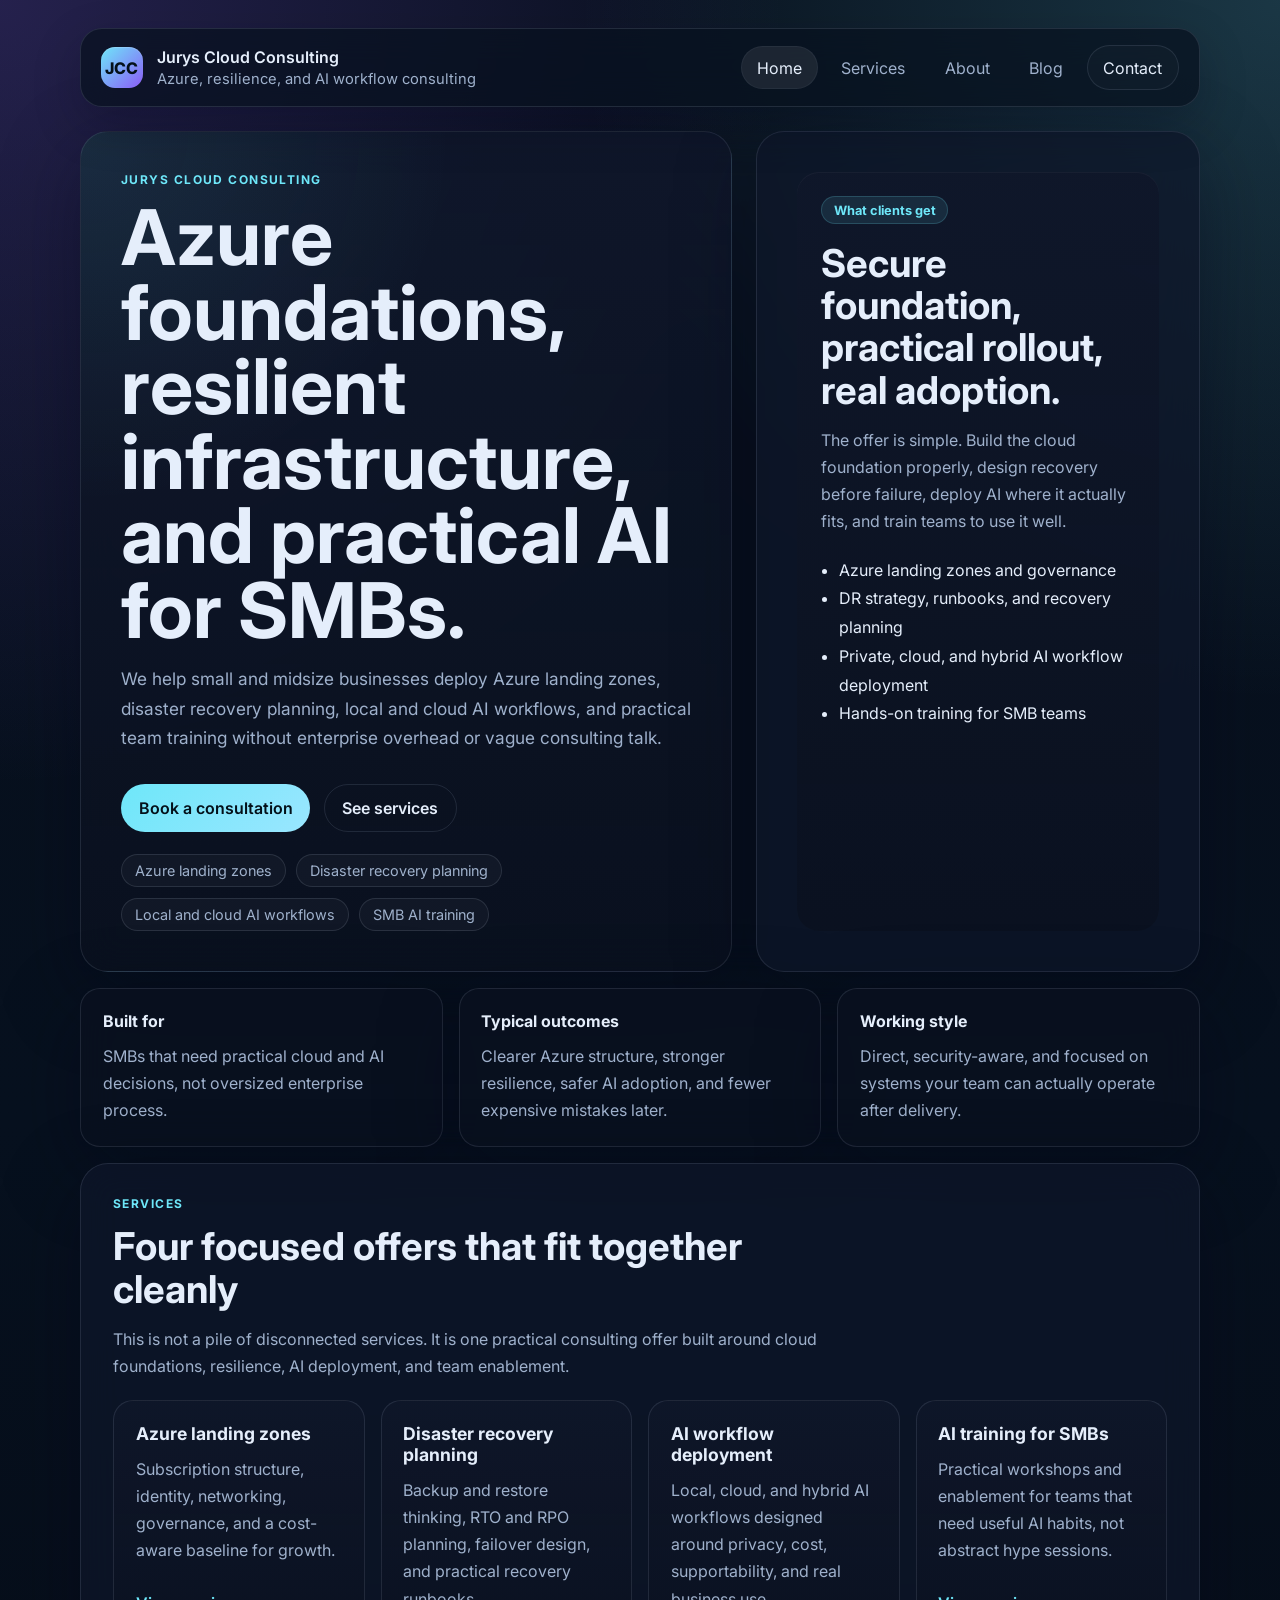
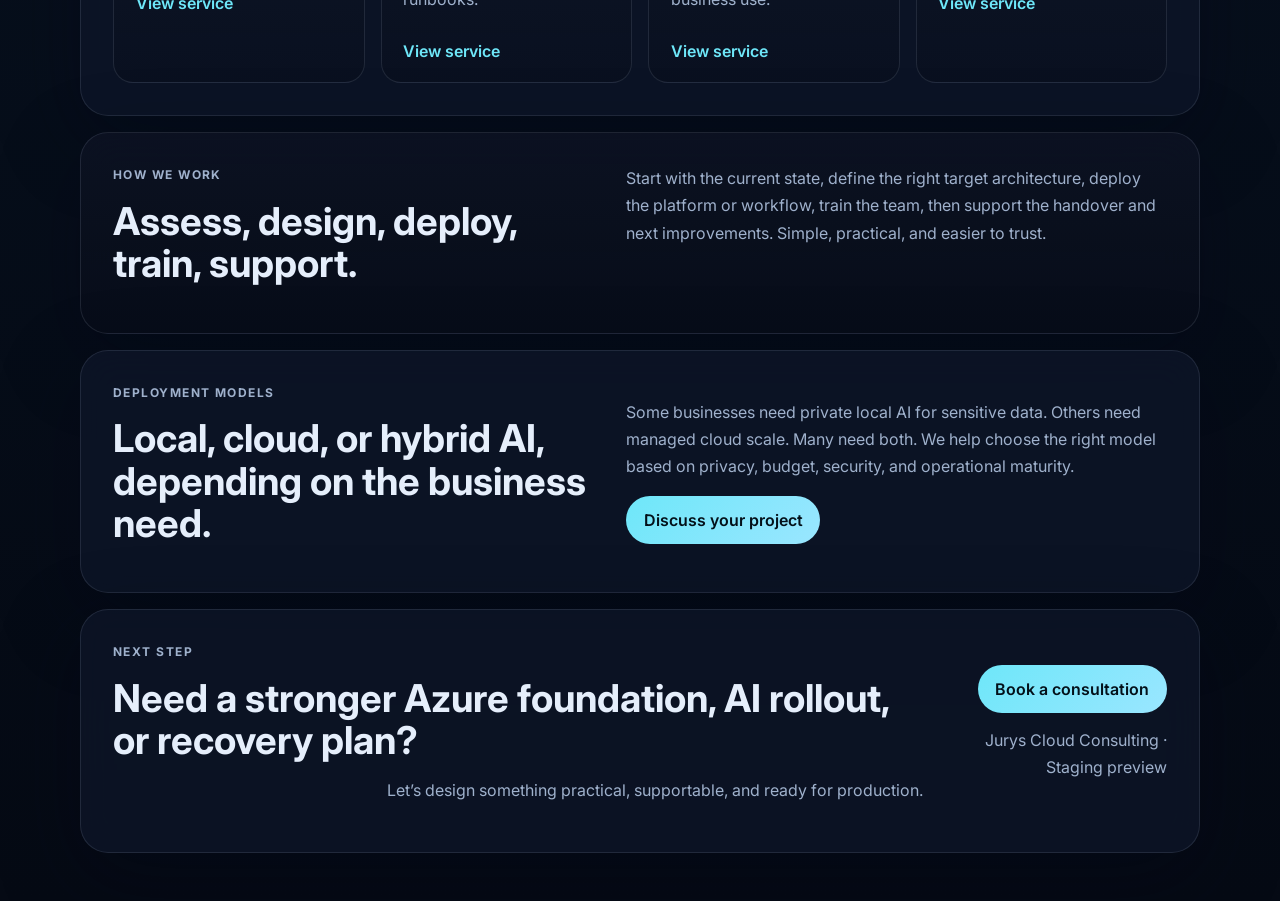
==== commit c00c10bb: "feat: reposition site around azure, dr, and ai workflow services" ====
--- a/index.html
+++ b/index.html
@@ -3,10 +3,10 @@
   <head>
     <meta charset="UTF-8" />
     <meta name="viewport" content="width=device-width, initial-scale=1.0" />
-    <title>Jurys Cloud Consulting | Azure foundations for startups and SMBs</title>
+    <title>Jurys Cloud Consulting | Azure landing zones, DR, and AI workflows for SMBs</title>
     <meta
       name="description"
-      content="Jurys Cloud Consulting helps startups and SMBs build Azure foundations that are secure, resilient, and ready for Artificial Intelligence workloads."
+      content="Jurys Cloud Consulting helps SMBs deploy Azure landing zones, disaster recovery planning, local and cloud AI workflows, and practical AI training."
     />
     <link rel="preconnect" href="https://fonts.googleapis.com" />
     <link rel="preconnect" href="https://fonts.gstatic.com" crossorigin />
@@ -23,7 +23,7 @@
           <span class="brand-mark">JCC</span>
           <div>
             <strong class="brand-name">Jurys Cloud Consulting</strong>
-            <div class="brand-subtitle">Azure, resilience, and infrastructure consulting</div>
+            <div class="brand-subtitle">Azure, resilience, and AI workflow consulting</div>
           </div>
         </a>
         <nav class="nav">
@@ -39,35 +39,36 @@
         <section class="hero hero-home reveal">
           <div class="hero-copy hero-copy-home">
             <p class="eyebrow">Jurys Cloud Consulting</p>
-            <h1>Azure foundations for companies that want to grow without platform chaos.</h1>
+            <h1>Azure foundations, resilient infrastructure, and practical AI for SMBs.</h1>
             <p class="lead hero-lead">
-              Jurys Cloud Consulting helps startups and SMBs build Azure environments that are
-              secure, resilient, and ready for Artificial Intelligence workloads without becoming
-              bloated, unclear, or fragile.
+              We help small and midsize businesses deploy Azure landing zones, disaster recovery planning,
+              local and cloud AI workflows, and practical team training without enterprise overhead or vague consulting talk.
             </p>
             <div class="hero-actions">
-              <a class="button button-primary" href="contact.html">Discuss your Azure platform</a>
-              <a class="button button-secondary" href="services.html">Explore services</a>
+              <a class="button button-primary" href="contact.html">Book a consultation</a>
+              <a class="button button-secondary" href="services.html">See services</a>
             </div>
             <div class="hero-proof">
               <span>Azure landing zones</span>
-              <span>Disaster recovery</span>
-              <span>Artificial Intelligence infrastructure</span>
+              <span>Disaster recovery planning</span>
+              <span>Local and cloud AI workflows</span>
+              <span>SMB AI training</span>
             </div>
           </div>
 
           <aside class="hero-panel">
             <div class="status-card status-card-strong">
-              <span class="status-pill">staging.jurys.lt</span>
-              <h2>Clear positioning under one offer</h2>
+              <span class="status-pill">What clients get</span>
+              <h2>Secure foundation, practical rollout, real adoption.</h2>
               <p>
-                This is one consulting story: build the Azure foundation properly, strengthen
-                resilience, and prepare the platform for future capability.
+                The offer is simple. Build the cloud foundation properly, design recovery before failure,
+                deploy AI where it actually fits, and train teams to use it well.
               </p>
               <ul>
-                <li>Governed Azure landing zones</li>
-                <li>Resilience and disaster recovery thinking</li>
-                <li>Infrastructure readiness for future demand</li>
+                <li>Azure landing zones and governance</li>
+                <li>DR strategy, runbooks, and recovery planning</li>
+                <li>Private, cloud, and hybrid AI workflow deployment</li>
+                <li>Hands-on training for SMB teams</li>
               </ul>
             </div>
           </aside>
@@ -75,75 +76,90 @@
 
         <section class="metrics reveal">
           <article>
-            <strong>Who it is for</strong>
-            <span>Startups and SMBs that need stronger Azure structure without enterprise theatre.</span>
+            <strong>Built for</strong>
+            <span>SMBs that need practical cloud and AI decisions, not oversized enterprise process.</span>
           </article>
           <article>
-            <strong>What it solves</strong>
-            <span>Weak foundations, unclear platform direction, resilience gaps, and messy growth paths.</span>
+            <strong>Typical outcomes</strong>
+            <span>Clearer Azure structure, stronger resilience, safer AI adoption, and fewer expensive mistakes later.</span>
           </article>
           <article>
-            <strong>How it feels</strong>
-            <span>Sharp, practical consulting with less fluff and more architectural clarity.</span>
+            <strong>Working style</strong>
+            <span>Direct, security-aware, and focused on systems your team can actually operate after delivery.</span>
           </article>
+        </section>
+
+        <section class="content-panel reveal">
+          <div class="section-heading compact-heading">
+            <p class="eyebrow">Services</p>
+            <h2>Four focused offers that fit together cleanly</h2>
+            <p class="lead">
+              This is not a pile of disconnected services. It is one practical consulting offer built around cloud foundations,
+              resilience, AI deployment, and team enablement.
+            </p>
+          </div>
+
+          <div class="feature-grid feature-grid-home feature-grid-4">
+            <article class="feature-card feature-card-strong">
+              <h3>Azure landing zones</h3>
+              <p>Subscription structure, identity, networking, governance, and a cost-aware baseline for growth.</p>
+              <a class="text-link" href="services.html">View service</a>
+            </article>
+            <article class="feature-card feature-card-strong">
+              <h3>Disaster recovery planning</h3>
+              <p>Backup and restore thinking, RTO and RPO planning, failover design, and practical recovery runbooks.</p>
+              <a class="text-link" href="services.html">View service</a>
+            </article>
+            <article class="feature-card feature-card-strong">
+              <h3>AI workflow deployment</h3>
+              <p>Local, cloud, and hybrid AI workflows designed around privacy, cost, supportability, and real business use.</p>
+              <a class="text-link" href="services.html">View service</a>
+            </article>
+            <article class="feature-card feature-card-strong">
+              <h3>AI training for SMBs</h3>
+              <p>Practical workshops and enablement for teams that need useful AI habits, not abstract hype sessions.</p>
+              <a class="text-link" href="services.html">View service</a>
+            </article>
+          </div>
         </section>
 
         <section class="content-panel reveal split-panel split-panel-strong home-split">
           <div>
-            <p class="eyebrow">Positioning</p>
-            <h2>Secure. Resilient. Ready for what comes next.</h2>
+            <p class="eyebrow">How we work</p>
+            <h2>Assess, design, deploy, train, support.</h2>
           </div>
           <div>
             <p class="lead">
-              The core message is intentionally narrow. Jurys Cloud Consulting is not trying to be a
-              general cloud agency. It focuses on Azure foundations, disaster recovery, and
-              infrastructure preparedness for future Artificial Intelligence workloads.
+              Start with the current state, define the right target architecture, deploy the platform or workflow,
+              train the team, then support the handover and next improvements. Simple, practical, and easier to trust.
             </p>
           </div>
         </section>
 
-        <section class="content-panel reveal">
-          <div class="section-heading compact-heading">
-            <p class="eyebrow">Navigate the site</p>
-            <h2>A simpler structure with clearer destinations</h2>
+        <section class="content-panel reveal split-panel">
+          <div>
+            <p class="eyebrow">Deployment models</p>
+            <h2>Local, cloud, or hybrid AI, depending on the business need.</h2>
+          </div>
+          <div>
             <p class="lead">
-              Each section now has a tighter purpose, so visitors can move quickly instead of
-              scrolling through one long page.
+              Some businesses need private local AI for sensitive data. Others need managed cloud scale. Many need both.
+              We help choose the right model based on privacy, budget, security, and operational maturity.
             </p>
-          </div>
-
-          <div class="feature-grid feature-grid-home">
-            <article class="feature-card feature-card-strong">
-              <h3>Services</h3>
-              <p>Understand the three consulting pillars and how they support the same Azure strategy.</p>
-              <a class="text-link" href="services.html">View services</a>
-            </article>
-            <article class="feature-card feature-card-strong">
-              <h3>About</h3>
-              <p>Read the thinking behind the foundations-first approach and the positioning logic.</p>
-              <a class="text-link" href="about.html">Read about the approach</a>
-            </article>
-            <article class="feature-card feature-card-strong">
-              <h3>Blog</h3>
-              <p>See how the blog is being organized around the three pillars rather than random topics.</p>
-              <a class="text-link" href="blog.html">Open blog</a>
-            </article>
+            <a class="button button-primary" href="contact.html">Discuss your project</a>
           </div>
         </section>
       </main>
 
       <footer class="footer reveal">
         <div>
-          <p class="eyebrow">Get in touch</p>
-          <h2>Need a stronger Azure foundation?</h2>
-          <p>
-            If your Azure platform needs better structure, resilience, or a clearer path forward,
-            start the conversation.
-          </p>
+          <p class="eyebrow">Next step</p>
+          <h2>Need a stronger Azure foundation, AI rollout, or recovery plan?</h2>
+          <p>Let’s design something practical, supportable, and ready for production.</p>
         </div>
         <div class="footer-actions">
-          <a class="button button-primary" href="contact.html">Discuss your Azure platform</a>
-          <p>Jurys Cloud Consulting · Staging preview for jurys.lt</p>
+          <a class="button button-primary" href="contact.html">Book a consultation</a>
+          <p>Jurys Cloud Consulting · Staging preview</p>
         </div>
       </footer>
     </div>
--- a/styles.css
+++ b/styles.css
@@ -377,12 +377,20 @@
   grid-template-columns: repeat(3, minmax(0, 1fr));
 }
 
+.feature-grid-4 {
+  grid-template-columns: repeat(4, minmax(0, 1fr));
+}
+
 .pillar-grid {
   grid-template-columns: repeat(2, minmax(0, 1fr));
 }
 
 .service-grid-single {
   grid-template-columns: 1fr;
+}
+
+.service-grid-stacked {
+  grid-template-columns: repeat(2, minmax(0, 1fr));
 }
 
 .service-card,
@@ -491,7 +499,9 @@
   .blog-grid,
   .split-panel,
   .pillar-grid,
-  .feature-grid-home {
+  .feature-grid-home,
+  .feature-grid-4,
+  .service-grid-stacked {
     grid-template-columns: 1fr;
   }
 
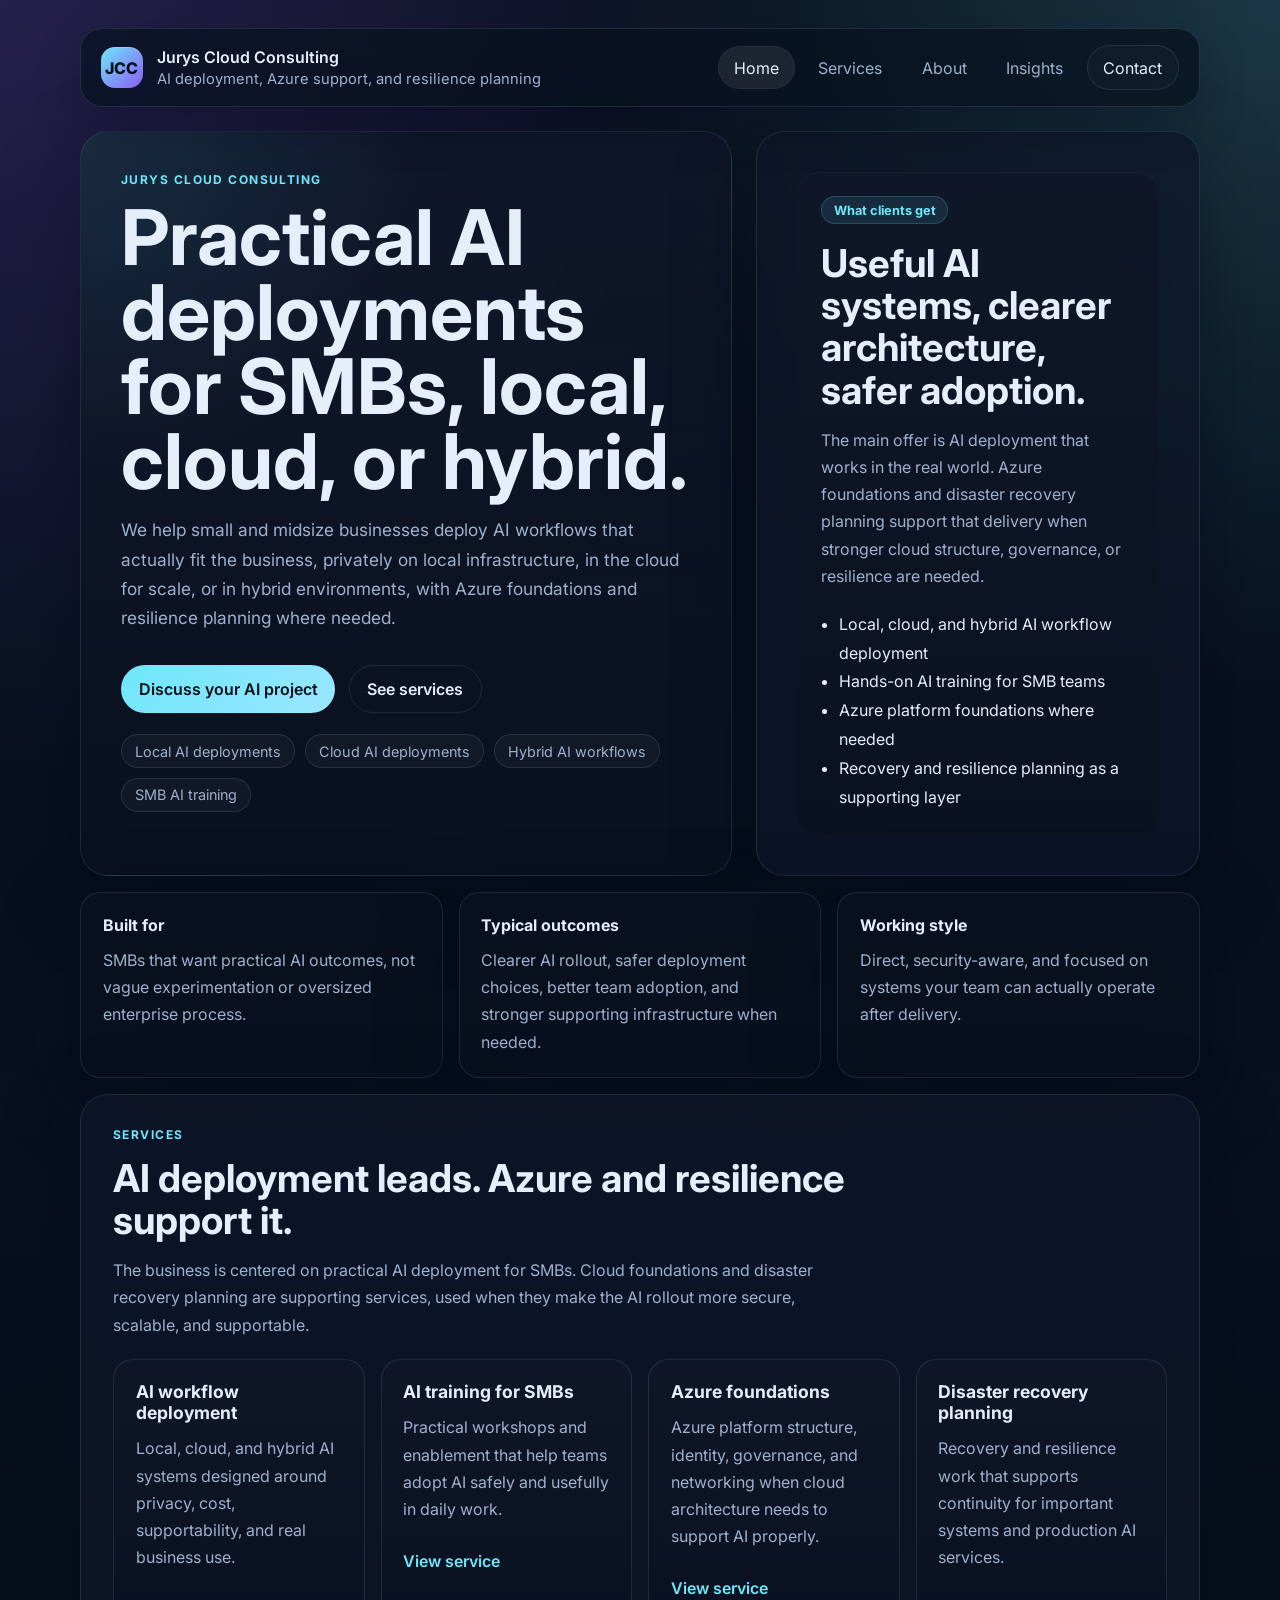
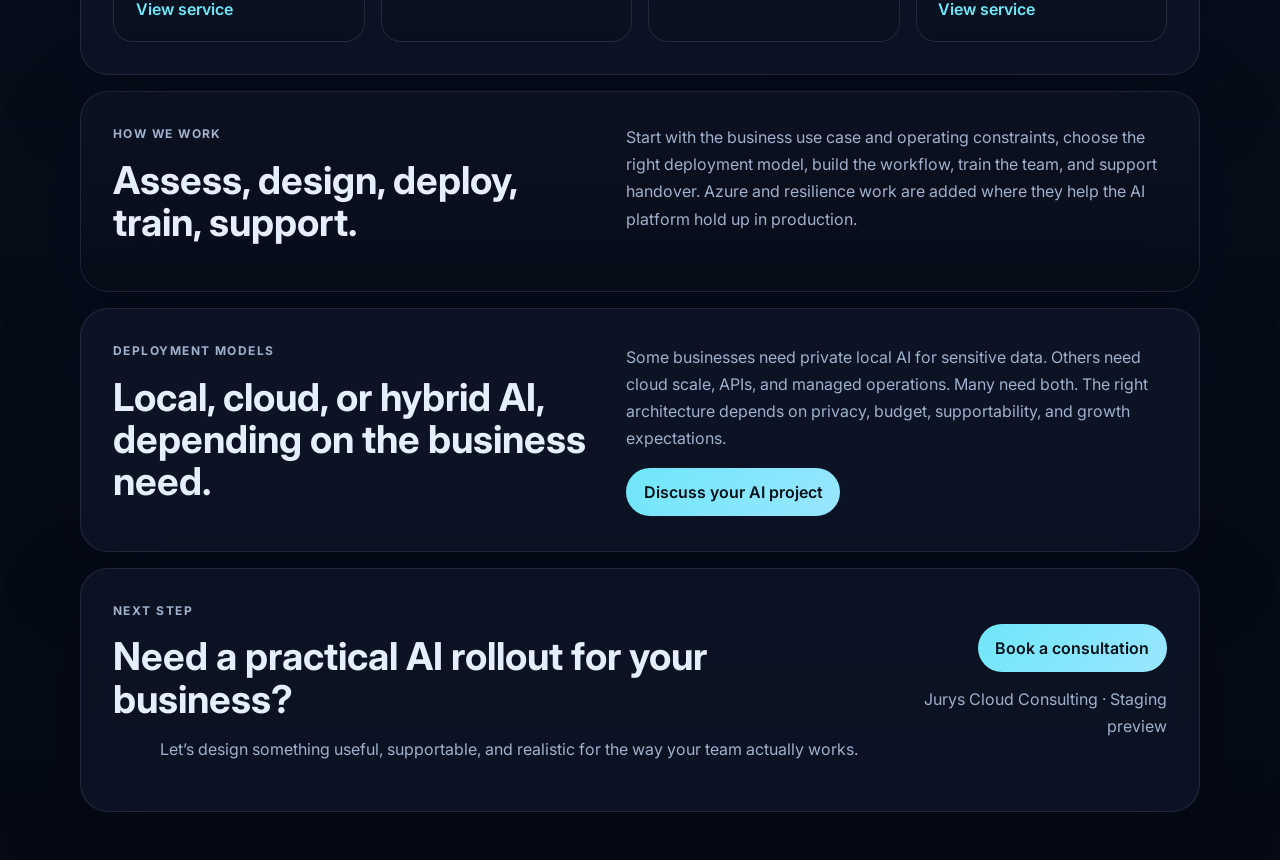
==== commit 4ab06beb: "feat: reposition site around ai deployment as primary offer" ====
--- a/index.html
+++ b/index.html
@@ -3,10 +3,10 @@
   <head>
     <meta charset="UTF-8" />
     <meta name="viewport" content="width=device-width, initial-scale=1.0" />
-    <title>Jurys Cloud Consulting | Azure landing zones, DR, and AI workflows for SMBs</title>
+    <title>Jurys Cloud Consulting | Practical AI deployments for SMBs</title>
     <meta
       name="description"
-      content="Jurys Cloud Consulting helps SMBs deploy Azure landing zones, disaster recovery planning, local and cloud AI workflows, and practical AI training."
+      content="Jurys Cloud Consulting helps SMBs deploy practical AI workflows locally, in the cloud, or in hybrid environments, with Azure foundations and resilience planning where needed."
     />
     <link rel="preconnect" href="https://fonts.googleapis.com" />
     <link rel="preconnect" href="https://fonts.gstatic.com" crossorigin />
@@ -23,14 +23,14 @@
           <span class="brand-mark">JCC</span>
           <div>
             <strong class="brand-name">Jurys Cloud Consulting</strong>
-            <div class="brand-subtitle">Azure, resilience, and AI workflow consulting</div>
+            <div class="brand-subtitle">AI deployment, Azure support, and resilience planning</div>
           </div>
         </a>
         <nav class="nav">
           <a class="nav-link nav-link-active" href="index.html">Home</a>
           <a class="nav-link" href="services.html">Services</a>
           <a class="nav-link" href="about.html">About</a>
-          <a class="nav-link" href="blog.html">Blog</a>
+          <a class="nav-link" href="blog.html">Insights</a>
           <a class="nav-link nav-cta" href="contact.html">Contact</a>
         </nav>
       </header>
@@ -39,19 +39,20 @@
         <section class="hero hero-home reveal">
           <div class="hero-copy hero-copy-home">
             <p class="eyebrow">Jurys Cloud Consulting</p>
-            <h1>Azure foundations, resilient infrastructure, and practical AI for SMBs.</h1>
+            <h1>Practical AI deployments for SMBs, local, cloud, or hybrid.</h1>
             <p class="lead hero-lead">
-              We help small and midsize businesses deploy Azure landing zones, disaster recovery planning,
-              local and cloud AI workflows, and practical team training without enterprise overhead or vague consulting talk.
+              We help small and midsize businesses deploy AI workflows that actually fit the business,
+              privately on local infrastructure, in the cloud for scale, or in hybrid environments,
+              with Azure foundations and resilience planning where needed.
             </p>
             <div class="hero-actions">
-              <a class="button button-primary" href="contact.html">Book a consultation</a>
+              <a class="button button-primary" href="contact.html">Discuss your AI project</a>
               <a class="button button-secondary" href="services.html">See services</a>
             </div>
             <div class="hero-proof">
-              <span>Azure landing zones</span>
-              <span>Disaster recovery planning</span>
-              <span>Local and cloud AI workflows</span>
+              <span>Local AI deployments</span>
+              <span>Cloud AI deployments</span>
+              <span>Hybrid AI workflows</span>
               <span>SMB AI training</span>
             </div>
           </div>
@@ -59,16 +60,16 @@
           <aside class="hero-panel">
             <div class="status-card status-card-strong">
               <span class="status-pill">What clients get</span>
-              <h2>Secure foundation, practical rollout, real adoption.</h2>
+              <h2>Useful AI systems, clearer architecture, safer adoption.</h2>
               <p>
-                The offer is simple. Build the cloud foundation properly, design recovery before failure,
-                deploy AI where it actually fits, and train teams to use it well.
+                The main offer is AI deployment that works in the real world. Azure foundations and disaster recovery planning
+                support that delivery when stronger cloud structure, governance, or resilience are needed.
               </p>
               <ul>
-                <li>Azure landing zones and governance</li>
-                <li>DR strategy, runbooks, and recovery planning</li>
-                <li>Private, cloud, and hybrid AI workflow deployment</li>
-                <li>Hands-on training for SMB teams</li>
+                <li>Local, cloud, and hybrid AI workflow deployment</li>
+                <li>Hands-on AI training for SMB teams</li>
+                <li>Azure platform foundations where needed</li>
+                <li>Recovery and resilience planning as a supporting layer</li>
               </ul>
             </div>
           </aside>
@@ -77,11 +78,11 @@
         <section class="metrics reveal">
           <article>
             <strong>Built for</strong>
-            <span>SMBs that need practical cloud and AI decisions, not oversized enterprise process.</span>
+            <span>SMBs that want practical AI outcomes, not vague experimentation or oversized enterprise process.</span>
           </article>
           <article>
             <strong>Typical outcomes</strong>
-            <span>Clearer Azure structure, stronger resilience, safer AI adoption, and fewer expensive mistakes later.</span>
+            <span>Clearer AI rollout, safer deployment choices, better team adoption, and stronger supporting infrastructure when needed.</span>
           </article>
           <article>
             <strong>Working style</strong>
@@ -92,32 +93,32 @@
         <section class="content-panel reveal">
           <div class="section-heading compact-heading">
             <p class="eyebrow">Services</p>
-            <h2>Four focused offers that fit together cleanly</h2>
+            <h2>AI deployment leads. Azure and resilience support it.</h2>
             <p class="lead">
-              This is not a pile of disconnected services. It is one practical consulting offer built around cloud foundations,
-              resilience, AI deployment, and team enablement.
+              The business is centered on practical AI deployment for SMBs. Cloud foundations and disaster recovery planning are supporting services,
+              used when they make the AI rollout more secure, scalable, and supportable.
             </p>
           </div>
 
           <div class="feature-grid feature-grid-home feature-grid-4">
             <article class="feature-card feature-card-strong">
-              <h3>Azure landing zones</h3>
-              <p>Subscription structure, identity, networking, governance, and a cost-aware baseline for growth.</p>
+              <h3>AI workflow deployment</h3>
+              <p>Local, cloud, and hybrid AI systems designed around privacy, cost, supportability, and real business use.</p>
+              <a class="text-link" href="services.html">View service</a>
+            </article>
+            <article class="feature-card feature-card-strong">
+              <h3>AI training for SMBs</h3>
+              <p>Practical workshops and enablement that help teams adopt AI safely and usefully in daily work.</p>
+              <a class="text-link" href="services.html">View service</a>
+            </article>
+            <article class="feature-card feature-card-strong">
+              <h3>Azure foundations</h3>
+              <p>Azure platform structure, identity, governance, and networking when cloud architecture needs to support AI properly.</p>
               <a class="text-link" href="services.html">View service</a>
             </article>
             <article class="feature-card feature-card-strong">
               <h3>Disaster recovery planning</h3>
-              <p>Backup and restore thinking, RTO and RPO planning, failover design, and practical recovery runbooks.</p>
-              <a class="text-link" href="services.html">View service</a>
-            </article>
-            <article class="feature-card feature-card-strong">
-              <h3>AI workflow deployment</h3>
-              <p>Local, cloud, and hybrid AI workflows designed around privacy, cost, supportability, and real business use.</p>
-              <a class="text-link" href="services.html">View service</a>
-            </article>
-            <article class="feature-card feature-card-strong">
-              <h3>AI training for SMBs</h3>
-              <p>Practical workshops and enablement for teams that need useful AI habits, not abstract hype sessions.</p>
+              <p>Recovery and resilience work that supports continuity for important systems and production AI services.</p>
               <a class="text-link" href="services.html">View service</a>
             </article>
           </div>
@@ -130,8 +131,8 @@
           </div>
           <div>
             <p class="lead">
-              Start with the current state, define the right target architecture, deploy the platform or workflow,
-              train the team, then support the handover and next improvements. Simple, practical, and easier to trust.
+              Start with the business use case and operating constraints, choose the right deployment model,
+              build the workflow, train the team, and support handover. Azure and resilience work are added where they help the AI platform hold up in production.
             </p>
           </div>
         </section>
@@ -143,10 +144,10 @@
           </div>
           <div>
             <p class="lead">
-              Some businesses need private local AI for sensitive data. Others need managed cloud scale. Many need both.
-              We help choose the right model based on privacy, budget, security, and operational maturity.
+              Some businesses need private local AI for sensitive data. Others need cloud scale, APIs, and managed operations.
+              Many need both. The right architecture depends on privacy, budget, supportability, and growth expectations.
             </p>
-            <a class="button button-primary" href="contact.html">Discuss your project</a>
+            <a class="button button-primary" href="contact.html">Discuss your AI project</a>
           </div>
         </section>
       </main>
@@ -154,8 +155,8 @@
       <footer class="footer reveal">
         <div>
           <p class="eyebrow">Next step</p>
-          <h2>Need a stronger Azure foundation, AI rollout, or recovery plan?</h2>
-          <p>Let’s design something practical, supportable, and ready for production.</p>
+          <h2>Need a practical AI rollout for your business?</h2>
+          <p>Let’s design something useful, supportable, and realistic for the way your team actually works.</p>
         </div>
         <div class="footer-actions">
           <a class="button button-primary" href="contact.html">Book a consultation</a>
--- a/styles.css
+++ b/styles.css
@@ -397,7 +397,8 @@
 .feature-card,
 .blog-card,
 .approach-list div,
-.contact-card {
+.contact-card,
+.comparison-table-wrap {
   background: var(--panel);
   border: 1px solid var(--line);
 }
@@ -417,6 +418,40 @@
 .contact-card {
   border-radius: 22px;
   padding: 1.5rem;
+}
+
+.comparison-table-wrap {
+  border-radius: 22px;
+  padding: 1rem;
+  overflow-x: auto;
+}
+
+.comparison-table {
+  width: 100%;
+  border-collapse: collapse;
+  min-width: 840px;
+}
+
+.comparison-table th,
+.comparison-table td {
+  text-align: left;
+  vertical-align: top;
+  padding: 1rem;
+  border-bottom: 1px solid var(--line);
+}
+
+.comparison-table th {
+  color: var(--text);
+  font-size: 0.95rem;
+}
+
+.comparison-table td {
+  color: var(--muted);
+  line-height: 1.6;
+}
+
+.comparison-table tbody tr:last-child td {
+  border-bottom: 0;
 }
 
 .contact-card h3 {
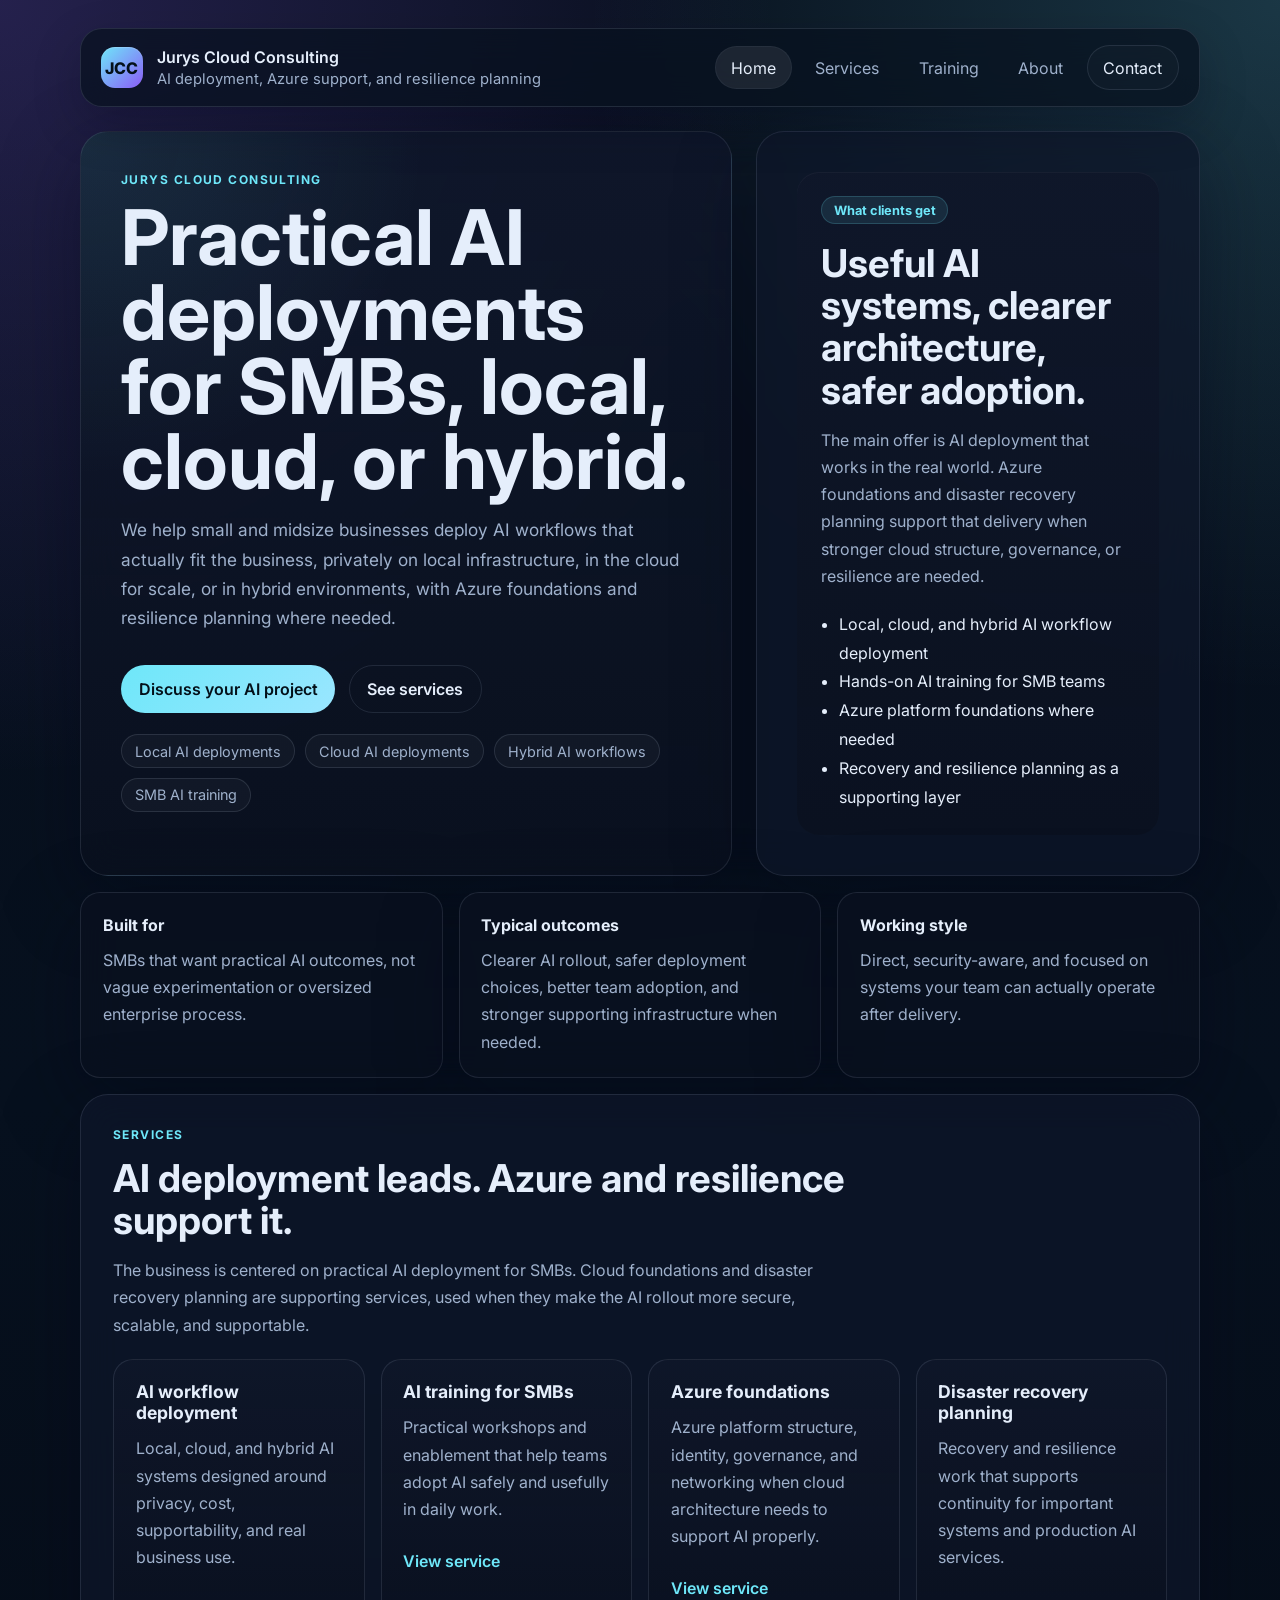
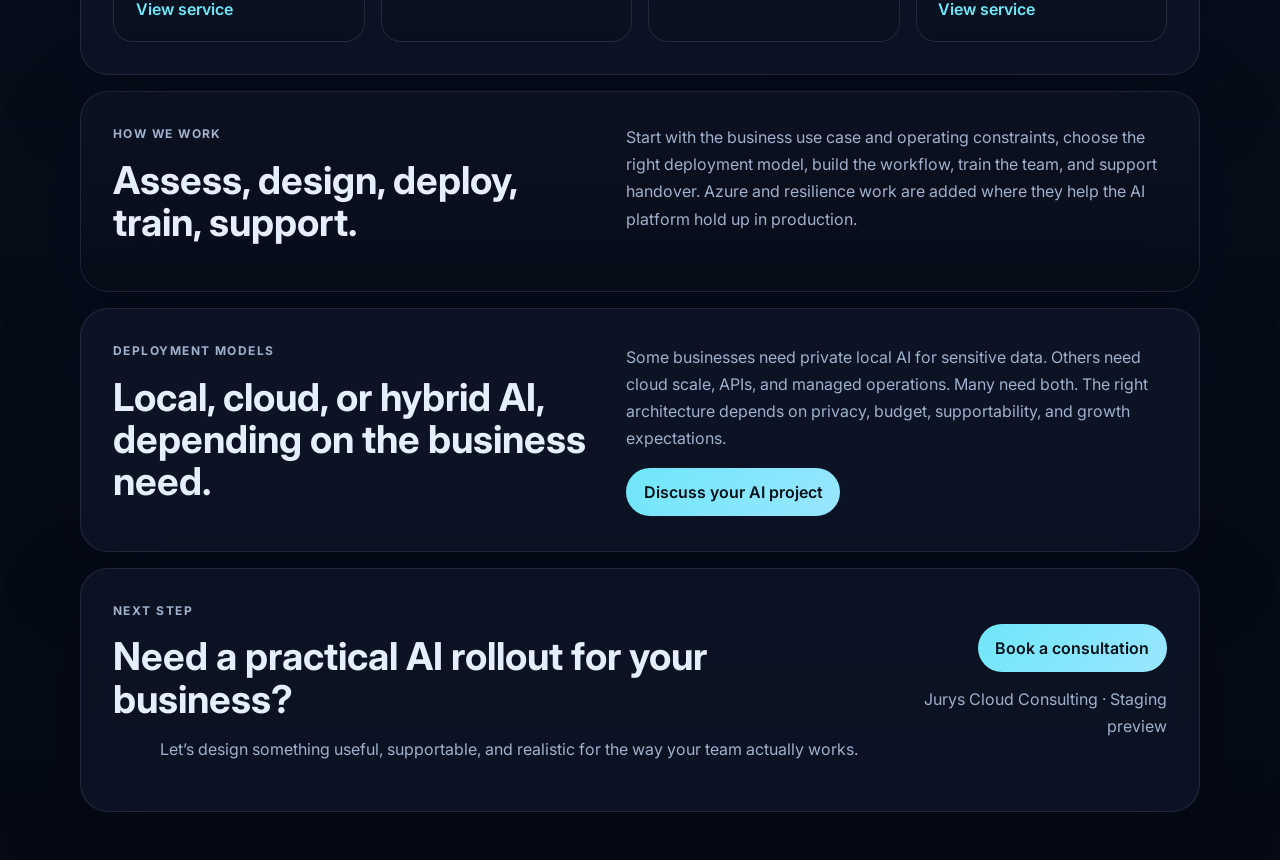
==== commit a5fc7943: "feat: simplify services page and add training sales page" ====
--- a/index.html
+++ b/index.html
@@ -29,8 +29,8 @@
         <nav class="nav">
           <a class="nav-link nav-link-active" href="index.html">Home</a>
           <a class="nav-link" href="services.html">Services</a>
+          <a class="nav-link" href="training.html">Training</a>
           <a class="nav-link" href="about.html">About</a>
-          <a class="nav-link" href="blog.html">Insights</a>
           <a class="nav-link nav-cta" href="contact.html">Contact</a>
         </nav>
       </header>
--- a/styles.css
+++ b/styles.css
@@ -381,6 +381,10 @@
   grid-template-columns: repeat(4, minmax(0, 1fr));
 }
 
+.feature-grid-2 {
+  grid-template-columns: repeat(2, minmax(0, 1fr));
+}
+
 .pillar-grid {
   grid-template-columns: repeat(2, minmax(0, 1fr));
 }
@@ -409,6 +413,31 @@
 
 .service-card-large {
   padding: 1.6rem;
+}
+
+.service-card-sales {
+  display: flex;
+  flex-direction: column;
+  gap: 0.9rem;
+}
+
+.service-button {
+  margin-top: auto;
+  width: 100%;
+}
+
+.sales-service-grid {
+  grid-template-columns: repeat(2, minmax(0, 1fr));
+}
+
+.training-grid {
+  grid-template-columns: repeat(2, minmax(0, 1fr));
+}
+
+.training-card {
+  display: flex;
+  flex-direction: column;
+  gap: 0.9rem;
 }
 
 .blog-card-muted {
@@ -536,7 +565,10 @@
   .pillar-grid,
   .feature-grid-home,
   .feature-grid-4,
-  .service-grid-stacked {
+  .feature-grid-2,
+  .service-grid-stacked,
+  .sales-service-grid,
+  .training-grid {
     grid-template-columns: 1fr;
   }
 
@@ -587,6 +619,14 @@
     padding: 0.9rem 1rem;
   }
 
+  .brand {
+    align-items: flex-start;
+  }
+
+  .brand-subtitle {
+    font-size: 0.82rem;
+  }
+
   .brand-name {
     font-size: 0.95rem;
   }
@@ -602,4 +642,22 @@
   .nav-link {
     padding: 0.6rem 0.8rem;
   }
-}
+
+  .service-card,
+  .feature-card,
+  .blog-card,
+  .contact-card,
+  .comparison-table-wrap,
+  .metrics article,
+  .approach-list div {
+    padding: 1.1rem;
+  }
+
+  .content-panel,
+  .footer,
+  .page-hero,
+  .hero-copy,
+  .hero-panel {
+    border-radius: 22px;
+  }
+}
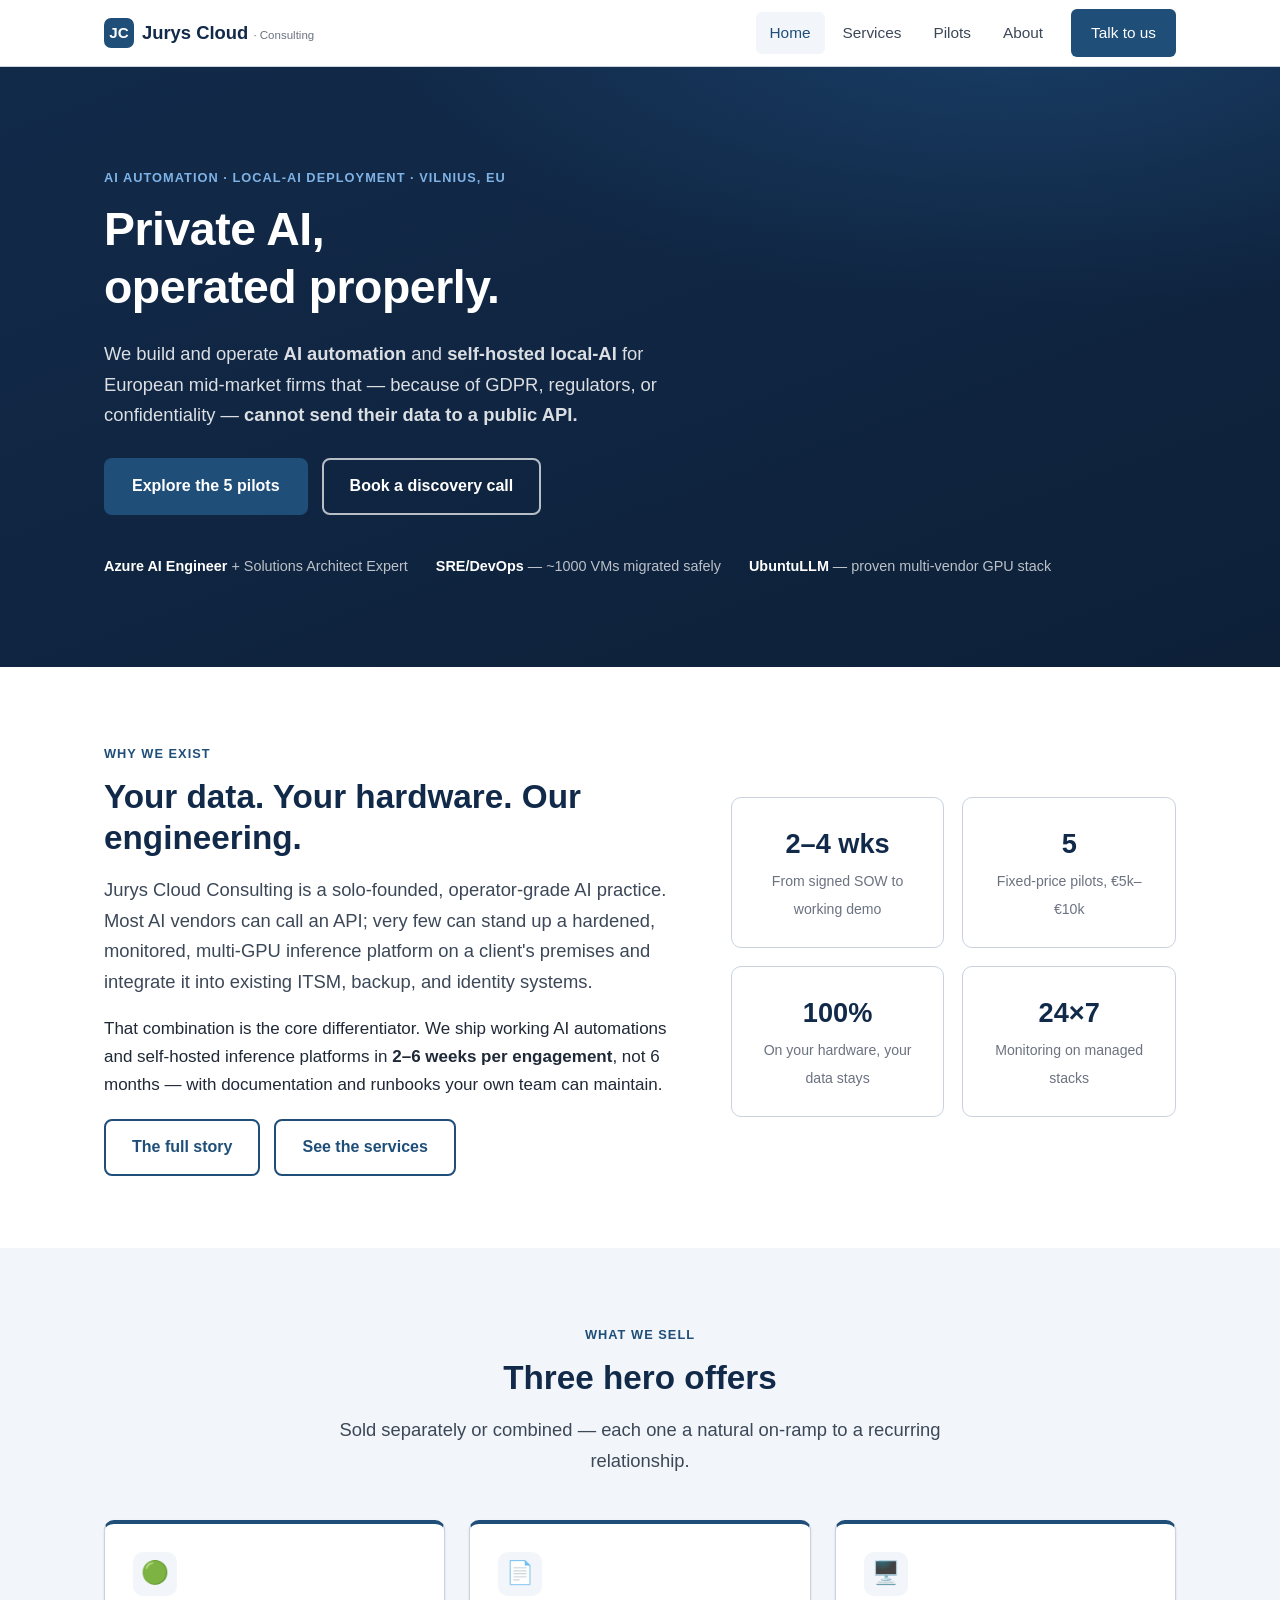
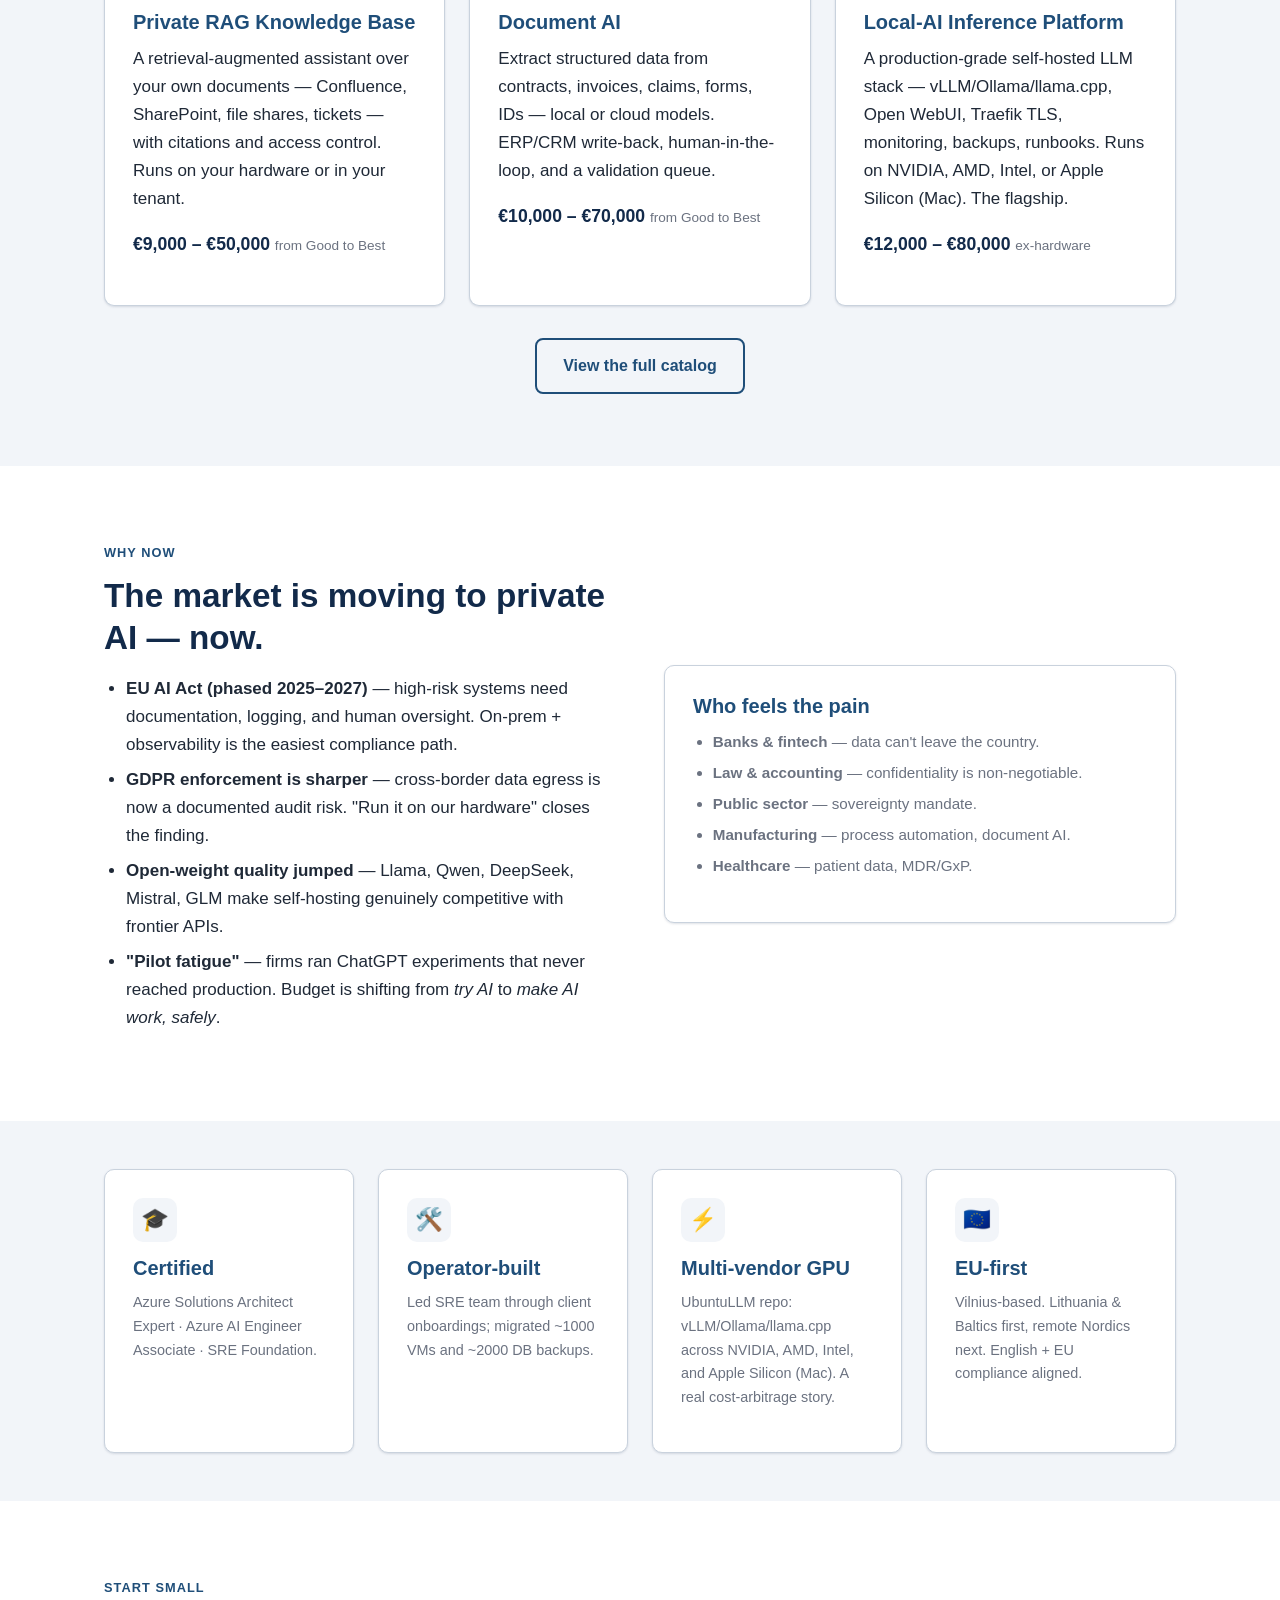
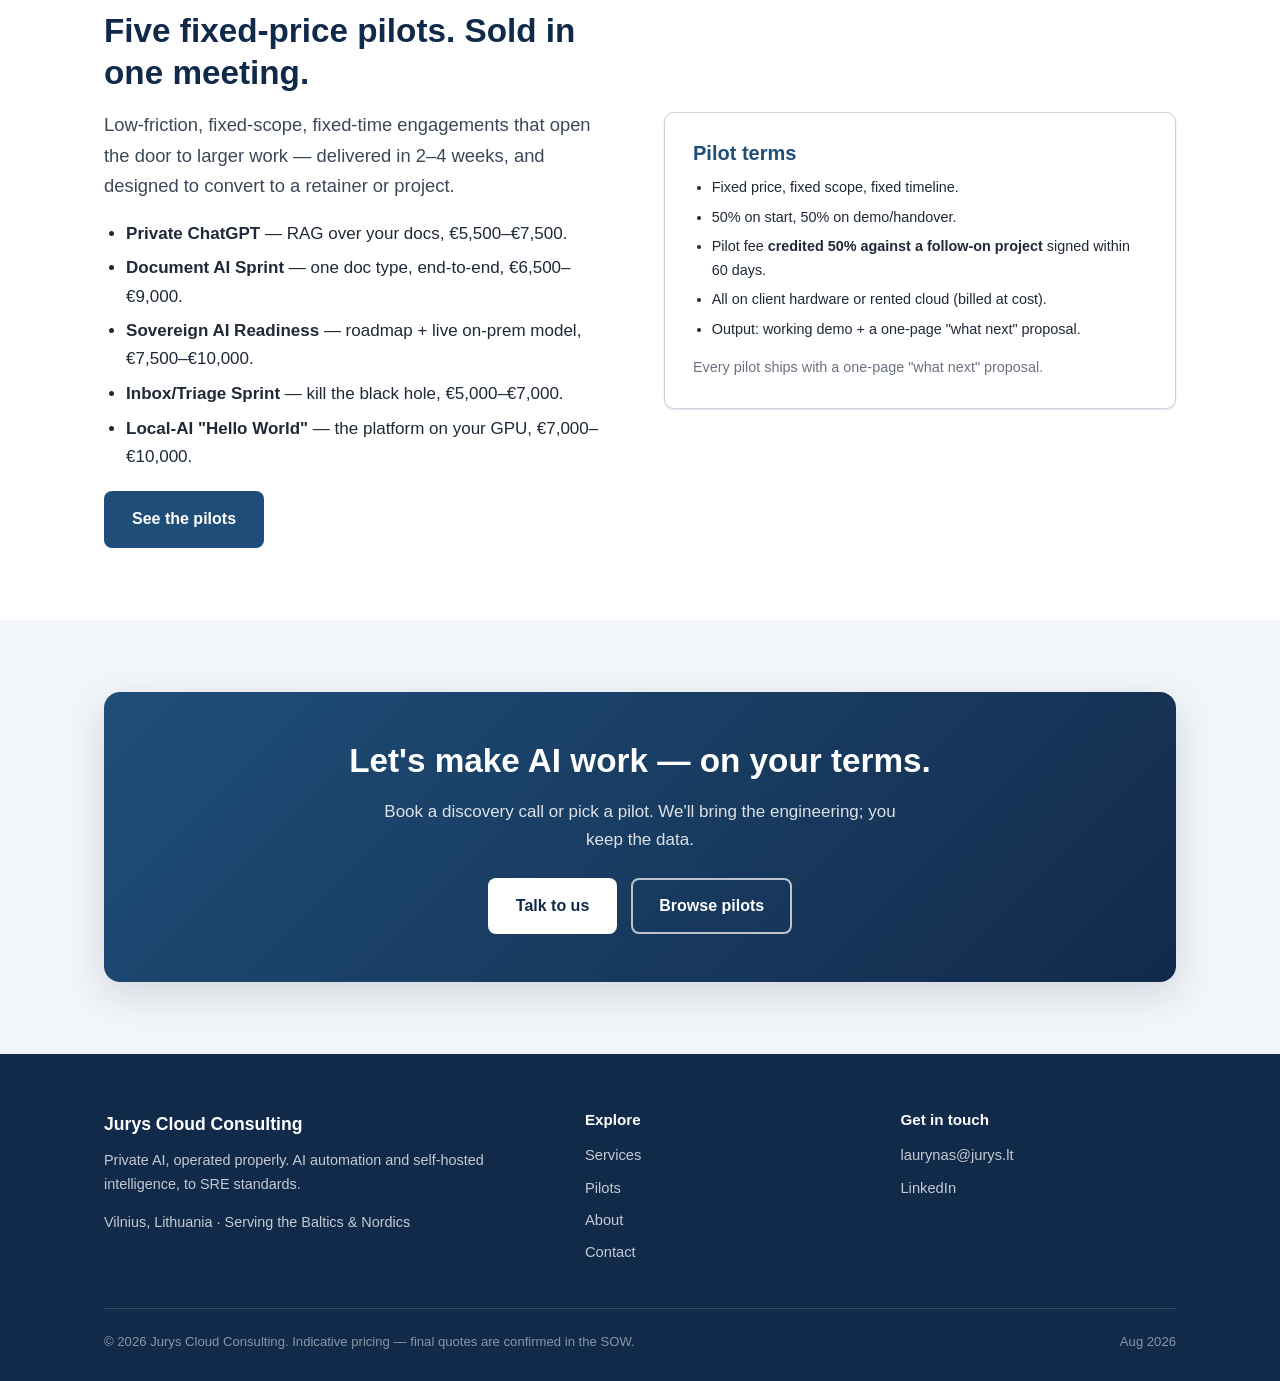
==== commit 24185638: "feat: replace staging site with full jurys.lt marketing site - New 5-page customer-facing site (inde" ====
--- a/index.html
+++ b/index.html
@@ -1,170 +1,289 @@
 <!DOCTYPE html>
 <html lang="en">
-  <head>
-    <meta charset="UTF-8" />
-    <meta name="viewport" content="width=device-width, initial-scale=1.0" />
-    <title>Jurys Cloud Consulting | Practical AI deployments for SMBs</title>
-    <meta
-      name="description"
-      content="Jurys Cloud Consulting helps SMBs deploy practical AI workflows locally, in the cloud, or in hybrid environments, with Azure foundations and resilience planning where needed."
-    />
-    <link rel="preconnect" href="https://fonts.googleapis.com" />
-    <link rel="preconnect" href="https://fonts.gstatic.com" crossorigin />
-    <link
-      href="https://fonts.googleapis.com/css2?family=Inter:wght@400;500;600;700;800&display=swap"
-      rel="stylesheet"
-    />
-    <link rel="stylesheet" href="styles.css" />
-  </head>
-  <body>
-    <div class="site-shell">
-      <header class="topbar reveal">
-        <a class="brand" href="index.html">
-          <span class="brand-mark">JCC</span>
-          <div>
-            <strong class="brand-name">Jurys Cloud Consulting</strong>
-            <div class="brand-subtitle">AI deployment, Azure support, and resilience planning</div>
-          </div>
-        </a>
-        <nav class="nav">
-          <a class="nav-link nav-link-active" href="index.html">Home</a>
-          <a class="nav-link" href="services.html">Services</a>
-          <a class="nav-link" href="training.html">Training</a>
-          <a class="nav-link" href="about.html">About</a>
-          <a class="nav-link nav-cta" href="contact.html">Contact</a>
-        </nav>
-      </header>
-
-      <main>
-        <section class="hero hero-home reveal">
-          <div class="hero-copy hero-copy-home">
-            <p class="eyebrow">Jurys Cloud Consulting</p>
-            <h1>Practical AI deployments for SMBs, local, cloud, or hybrid.</h1>
-            <p class="lead hero-lead">
-              We help small and midsize businesses deploy AI workflows that actually fit the business,
-              privately on local infrastructure, in the cloud for scale, or in hybrid environments,
-              with Azure foundations and resilience planning where needed.
-            </p>
-            <div class="hero-actions">
-              <a class="button button-primary" href="contact.html">Discuss your AI project</a>
-              <a class="button button-secondary" href="services.html">See services</a>
-            </div>
-            <div class="hero-proof">
-              <span>Local AI deployments</span>
-              <span>Cloud AI deployments</span>
-              <span>Hybrid AI workflows</span>
-              <span>SMB AI training</span>
-            </div>
-          </div>
-
-          <aside class="hero-panel">
-            <div class="status-card status-card-strong">
-              <span class="status-pill">What clients get</span>
-              <h2>Useful AI systems, clearer architecture, safer adoption.</h2>
-              <p>
-                The main offer is AI deployment that works in the real world. Azure foundations and disaster recovery planning
-                support that delivery when stronger cloud structure, governance, or resilience are needed.
-              </p>
-              <ul>
-                <li>Local, cloud, and hybrid AI workflow deployment</li>
-                <li>Hands-on AI training for SMB teams</li>
-                <li>Azure platform foundations where needed</li>
-                <li>Recovery and resilience planning as a supporting layer</li>
-              </ul>
-            </div>
-          </aside>
-        </section>
-
-        <section class="metrics reveal">
-          <article>
-            <strong>Built for</strong>
-            <span>SMBs that want practical AI outcomes, not vague experimentation or oversized enterprise process.</span>
-          </article>
-          <article>
-            <strong>Typical outcomes</strong>
-            <span>Clearer AI rollout, safer deployment choices, better team adoption, and stronger supporting infrastructure when needed.</span>
-          </article>
-          <article>
-            <strong>Working style</strong>
-            <span>Direct, security-aware, and focused on systems your team can actually operate after delivery.</span>
-          </article>
-        </section>
-
-        <section class="content-panel reveal">
-          <div class="section-heading compact-heading">
-            <p class="eyebrow">Services</p>
-            <h2>AI deployment leads. Azure and resilience support it.</h2>
-            <p class="lead">
-              The business is centered on practical AI deployment for SMBs. Cloud foundations and disaster recovery planning are supporting services,
-              used when they make the AI rollout more secure, scalable, and supportable.
-            </p>
-          </div>
-
-          <div class="feature-grid feature-grid-home feature-grid-4">
-            <article class="feature-card feature-card-strong">
-              <h3>AI workflow deployment</h3>
-              <p>Local, cloud, and hybrid AI systems designed around privacy, cost, supportability, and real business use.</p>
-              <a class="text-link" href="services.html">View service</a>
-            </article>
-            <article class="feature-card feature-card-strong">
-              <h3>AI training for SMBs</h3>
-              <p>Practical workshops and enablement that help teams adopt AI safely and usefully in daily work.</p>
-              <a class="text-link" href="services.html">View service</a>
-            </article>
-            <article class="feature-card feature-card-strong">
-              <h3>Azure foundations</h3>
-              <p>Azure platform structure, identity, governance, and networking when cloud architecture needs to support AI properly.</p>
-              <a class="text-link" href="services.html">View service</a>
-            </article>
-            <article class="feature-card feature-card-strong">
-              <h3>Disaster recovery planning</h3>
-              <p>Recovery and resilience work that supports continuity for important systems and production AI services.</p>
-              <a class="text-link" href="services.html">View service</a>
-            </article>
-          </div>
-        </section>
-
-        <section class="content-panel reveal split-panel split-panel-strong home-split">
-          <div>
-            <p class="eyebrow">How we work</p>
-            <h2>Assess, design, deploy, train, support.</h2>
-          </div>
-          <div>
-            <p class="lead">
-              Start with the business use case and operating constraints, choose the right deployment model,
-              build the workflow, train the team, and support handover. Azure and resilience work are added where they help the AI platform hold up in production.
-            </p>
-          </div>
-        </section>
-
-        <section class="content-panel reveal split-panel">
-          <div>
-            <p class="eyebrow">Deployment models</p>
-            <h2>Local, cloud, or hybrid AI, depending on the business need.</h2>
-          </div>
-          <div>
-            <p class="lead">
-              Some businesses need private local AI for sensitive data. Others need cloud scale, APIs, and managed operations.
-              Many need both. The right architecture depends on privacy, budget, supportability, and growth expectations.
-            </p>
-            <a class="button button-primary" href="contact.html">Discuss your AI project</a>
-          </div>
-        </section>
-      </main>
-
-      <footer class="footer reveal">
-        <div>
-          <p class="eyebrow">Next step</p>
-          <h2>Need a practical AI rollout for your business?</h2>
-          <p>Let’s design something useful, supportable, and realistic for the way your team actually works.</p>
-        </div>
-        <div class="footer-actions">
-          <a class="button button-primary" href="contact.html">Book a consultation</a>
-          <p>Jurys Cloud Consulting · Staging preview</p>
-        </div>
-      </footer>
-    </div>
-
-    <script src="script.js"></script>
-  </body>
+<head>
+  <meta charset="UTF-8">
+  <meta name="viewport" content="width=device-width, initial-scale=1.0">
+  <title>Jurys Cloud Consulting — Private AI, operated properly. AI automation &amp; local-AI deployment</title>
+  <meta name="description" content="Jurys Cloud Consulting builds and operates private AI — automation that works, and self-hosted inference that runs on your own hardware, to SRE standards. Based in Vilnius, serving the Baltics and Nordics.">
+  <link rel="stylesheet" href="styles.css">
+</head>
+<body>
+
+<header class="site-header">
+  <div class="container">
+    <a class="brand" href="index.html">
+      <span class="brand-mark">JC</span>
+      <span>Jurys Cloud <span class="brand-sub">· Consulting</span></span>
+    </a>
+    <button class="nav-toggle" aria-label="Toggle navigation" aria-expanded="false">
+      <span></span><span></span><span></span>
+    </button>
+    <nav class="nav">
+      <a href="index.html" class="active">Home</a>
+      <a href="services.html">Services</a>
+      <a href="pilots.html">Pilots</a>
+      <a href="about.html">About</a>
+      <a href="contact.html" class="btn btn-primary nav-cta">Talk to us</a>
+    </nav>
+  </div>
+</header>
+
+<!-- ============ HERO ============ -->
+<section class="hero">
+  <div class="container">
+    <span class="eyebrow">AI Automation · Local-AI Deployment · Vilnius, EU</span>
+    <h1>Private AI, operated properly.</h1>
+    <p class="lead">
+      We build and operate <strong>AI automation</strong> and
+      <strong>self-hosted local-AI</strong> for European mid-market firms that
+      &mdash; because of GDPR, regulators, or confidentiality &mdash;
+      <strong>cannot send their data to a public API.</strong>
+    </p>
+    <div class="btn-row">
+      <a class="btn btn-primary" href="pilots.html">Explore the 5 pilots</a>
+      <a class="btn btn-outline" href="contact.html">Book a discovery call</a>
+    </div>
+    <div class="hero-meta">
+      <span><strong>Azure AI Engineer</strong> + Solutions Architect Expert</span>
+      <span><strong>SRE/DevOps</strong> &mdash; ~1000 VMs migrated safely</span>
+      <span><strong>UbuntuLLM</strong> &mdash; proven multi-vendor GPU stack</span>
+    </div>
+  </div>
+</section>
+
+<!-- ============ STORY ============ -->
+<section class="section">
+  <div class="container">
+    <div class="split split--wide-left">
+      <div>
+        <span class="eyebrow">Why we exist</span>
+        <h2>Your data. Your hardware. Our engineering.</h2>
+        <p class="lead">
+          Jurys Cloud Consulting is a solo-founded, operator-grade AI practice.
+          Most AI vendors can call an API; very few can stand up a hardened,
+          monitored, multi-GPU inference platform on a client's premises and
+          integrate it into existing ITSM, backup, and identity systems.
+        </p>
+        <p>
+          That combination is the core differentiator. We ship working AI
+          automations and self-hosted inference platforms in
+          <strong>2&ndash;6 weeks per engagement</strong>, not 6 months &mdash;
+          with documentation and runbooks your own team can maintain.
+        </p>
+        <div class="btn-row" style="margin-top:20px;">
+          <a class="btn btn-ghost" href="about.html">The full story</a>
+          <a class="btn btn-ghost" href="services.html">See the services</a>
+        </div>
+      </div>
+      <div>
+        <div class="stats" style="grid-template-columns:1fr 1fr;">
+          <div class="stat"><span class="stat-num">2&ndash;4 wks</span><span class="stat-label">From signed SOW to working demo</span></div>
+          <div class="stat"><span class="stat-num">5</span><span class="stat-label">Fixed-price pilots, €5k&ndash;€10k</span></div>
+          <div class="stat"><span class="stat-num">100%</span><span class="stat-label">On your hardware, your data stays</span></div>
+          <div class="stat"><span class="stat-num">24&times;7</span><span class="stat-label">Monitoring on managed stacks</span></div>
+        </div>
+      </div>
+    </div>
+  </div>
+</section>
+
+<!-- ============ HERO OFFERS ============ -->
+<section class="section section--alt">
+  <div class="container">
+    <div class="center" style="margin-bottom:44px;">
+      <span class="eyebrow">What we sell</span>
+      <h2>Three hero offers</h2>
+      <p class="lead" style="max-width:62ch;margin:0 auto;">
+        Sold separately or combined &mdash; each one a natural on-ramp to a
+        recurring relationship.
+      </p>
+    </div>
+    <div class="grid grid-3">
+      <div class="card card--accent">
+        <div class="card-icon">🟢</div>
+        <h3>Private RAG Knowledge Base</h3>
+        <p>
+          A retrieval-augmented assistant over your own documents &mdash;
+          Confluence, SharePoint, file shares, tickets &mdash; with citations
+          and access control. Runs on your hardware or in your tenant.
+        </p>
+        <p class="card-price">€9,000 &ndash; €50,000 <small>from Good to Best</small></p>
+      </div>
+      <div class="card card--accent">
+        <div class="card-icon">📄</div>
+        <h3>Document AI</h3>
+        <p>
+          Extract structured data from contracts, invoices, claims, forms, IDs
+          &mdash; local or cloud models. ERP/CRM write-back, human-in-the-loop,
+          and a validation queue.
+        </p>
+        <p class="card-price">€10,000 &ndash; €70,000 <small>from Good to Best</small></p>
+      </div>
+      <div class="card card--accent">
+        <div class="card-icon">🖥️</div>
+        <h3>Local-AI Inference Platform</h3>
+        <p>
+          A production-grade self-hosted LLM stack &mdash; vLLM/Ollama/llama.cpp,
+          Open WebUI, Traefik TLS, monitoring, backups, runbooks. Runs on
+          NVIDIA, AMD, Intel, or Apple Silicon (Mac). The flagship.
+        </p>
+        <p class="card-price">€12,000 &ndash; €80,000 <small>ex-hardware</small></p>
+      </div>
+    </div>
+    <div class="center" style="margin-top:32px;">
+      <a class="btn btn-ghost" href="services.html">View the full catalog</a>
+    </div>
+  </div>
+</section>
+
+<!-- ============ WHY NOW ============ -->
+<section class="section">
+  <div class="container">
+    <div class="split">
+      <div>
+        <span class="eyebrow">Why now</span>
+        <h2>The market is moving to private AI &mdash; now.</h2>
+        <ul>
+          <li><strong>EU AI Act (phased 2025&ndash;2027)</strong> &mdash; high-risk systems need documentation, logging, and human oversight. On-prem + observability is the easiest compliance path.</li>
+          <li><strong>GDPR enforcement is sharper</strong> &mdash; cross-border data egress is now a documented audit risk. "Run it on our hardware" closes the finding.</li>
+          <li><strong>Open-weight quality jumped</strong> &mdash; Llama, Qwen, DeepSeek, Mistral, GLM make self-hosting genuinely competitive with frontier APIs.</li>
+          <li><strong>"Pilot fatigue"</strong> &mdash; firms ran ChatGPT experiments that never reached production. Budget is shifting from <em>try AI</em> to <em>make AI work, safely</em>.</li>
+        </ul>
+      </div>
+      <div>
+        <div class="card">
+          <h3>Who feels the pain</h3>
+          <ul class="muted" style="font-size:.95rem;">
+            <li><strong>Banks &amp; fintech</strong> &mdash; data can't leave the country.</li>
+            <li><strong>Law &amp; accounting</strong> &mdash; confidentiality is non-negotiable.</li>
+            <li><strong>Public sector</strong> &mdash; sovereignty mandate.</li>
+            <li><strong>Manufacturing</strong> &mdash; process automation, document AI.</li>
+            <li><strong>Healthcare</strong> &mdash; patient data, MDR/GxP.</li>
+          </ul>
+        </div>
+      </div>
+    </div>
+  </div>
+</section>
+
+<!-- ============ CREDIBILITY STRIP ============ -->
+<section class="section section--tight section--alt">
+  <div class="container">
+    <div class="grid grid-4">
+      <div class="card">
+        <div class="card-icon">🎓</div>
+        <h3>Certified</h3>
+        <p class="small muted">Azure Solutions Architect Expert · Azure AI Engineer Associate · SRE Foundation.</p>
+      </div>
+      <div class="card">
+        <div class="card-icon">🛠️</div>
+        <h3>Operator-built</h3>
+        <p class="small muted">Led SRE team through client onboardings; migrated ~1000 VMs and ~2000 DB backups.</p>
+      </div>
+      <div class="card">
+        <div class="card-icon">⚡</div>
+        <h3>Multi-vendor GPU</h3>
+        <p class="small muted">UbuntuLLM repo: vLLM/Ollama/llama.cpp across NVIDIA, AMD, Intel, and Apple Silicon (Mac). A real cost-arbitrage story.</p>
+      </div>
+      <div class="card">
+        <div class="card-icon">🇪🇺</div>
+        <h3>EU-first</h3>
+        <p class="small muted">Vilnius-based. Lithuania &amp; Baltics first, remote Nordics next. English + EU compliance aligned.</p>
+      </div>
+    </div>
+  </div>
+</section>
+
+<!-- ============ PILOT TEASER ============ -->
+<section class="section">
+  <div class="container">
+    <div class="split">
+      <div>
+        <span class="eyebrow">Start small</span>
+        <h2>Five fixed-price pilots. Sold in one meeting.</h2>
+        <p class="lead">
+          Low-friction, fixed-scope, fixed-time engagements that open the door
+          to larger work &mdash; delivered in 2&ndash;4 weeks, and designed to
+          convert to a retainer or project.
+        </p>
+        <ul>
+          <li><strong>Private ChatGPT</strong> &mdash; RAG over your docs, €5,500&ndash;€7,500.</li>
+          <li><strong>Document AI Sprint</strong> &mdash; one doc type, end-to-end, €6,500&ndash;€9,000.</li>
+          <li><strong>Sovereign AI Readiness</strong> &mdash; roadmap + live on-prem model, €7,500&ndash;€10,000.</li>
+          <li><strong>Inbox/Triage Sprint</strong> &mdash; kill the black hole, €5,000&ndash;€7,000.</li>
+          <li><strong>Local-AI "Hello World"</strong> &mdash; the platform on your GPU, €7,000&ndash;€10,000.</li>
+        </ul>
+        <div class="btn-row" style="margin-top:20px;">
+          <a class="btn btn-primary" href="pilots.html">See the pilots</a>
+        </div>
+      </div>
+      <div>
+        <div class="card">
+          <h3>Pilot terms</h3>
+          <ul class="small">
+            <li>Fixed price, fixed scope, fixed timeline.</li>
+            <li>50% on start, 50% on demo/handover.</li>
+            <li>Pilot fee <strong>credited 50% against a follow-on project</strong> signed within 60 days.</li>
+            <li>All on client hardware or rented cloud (billed at cost).</li>
+            <li>Output: working demo + a one-page "what next" proposal.</li>
+          </ul>
+          <p class="small muted" style="margin:0;">Every pilot ships with a one-page "what next" proposal.</p>
+        </div>
+      </div>
+    </div>
+  </div>
+</section>
+
+<!-- ============ CTA ============ -->
+<section class="section section--alt">
+  <div class="container">
+    <div class="cta-band">
+      <h2>Let's make AI work &mdash; on your terms.</h2>
+      <p>
+        Book a discovery call or pick a pilot. We'll bring the engineering; you
+        keep the data.
+      </p>
+      <div class="btn-row" style="justify-content:center;">
+        <a class="btn btn-primary" href="contact.html">Talk to us</a>
+        <a class="btn btn-outline" href="pilots.html">Browse pilots</a>
+      </div>
+    </div>
+  </div>
+</section>
+
+<!-- ============ FOOTER ============ -->
+<footer class="site-footer">
+  <div class="container">
+    <div class="footer-grid">
+      <div>
+        <div class="footer-brand">Jurys Cloud Consulting</div>
+        <p class="small">Private AI, operated properly. AI automation and self-hosted intelligence, to SRE standards.</p>
+        <p class="small">Vilnius, Lithuania · Serving the Baltics &amp; Nordics</p>
+      </div>
+      <div>
+        <h4>Explore</h4>
+        <ul>
+          <li><a href="services.html">Services</a></li>
+          <li><a href="pilots.html">Pilots</a></li>
+          <li><a href="about.html">About</a></li>
+          <li><a href="contact.html">Contact</a></li>
+        </ul>
+      </div>
+      <div>
+        <h4>Get in touch</h4>
+        <ul>
+          <li><a href="mailto:laurynas@jurys.lt">laurynas@jurys.lt</a></li>
+          <li><a href="https://www.linkedin.com/in/laurynas-jurys-01441728/" target="_blank" rel="noopener">LinkedIn</a></li>
+        </ul>
+      </div>
+    </div>
+    <div class="footer-disclaimer">
+      <span>© <span id="year">2026</span> Jurys Cloud Consulting. Indicative pricing — final quotes are confirmed in the SOW.</span>
+      <span>Aug 2026</span>
+    </div>
+  </div>
+</footer>
+
+<script src="main.js"></script>
+</body>
 </html>
--- a/styles.css
+++ b/styles.css
@@ -1,663 +1,465 @@
+/* =====================================================================
+   Jurys Cloud Consulting — marketing site styles
+   Brand palette matches the DOCX exports (_build_docx.py).
+   Navy #122A4A · Accent #1F4E79 · Slate #3C4858 · Grey #6B7280
+   Light bg #F2F5F9 · Rule #C9D2DD
+   ===================================================================== */
+
 :root {
-  color-scheme: dark;
-  --bg: #07111f;
-  --bg-soft: rgba(15, 23, 42, 0.72);
-  --panel: rgba(10, 17, 31, 0.85);
-  --line: rgba(148, 163, 184, 0.16);
-  --text: #e5eefb;
-  --muted: #9fb1cc;
-  --primary: #6ee7f9;
-  --accent: #8b5cf6;
-  --shadow: 0 24px 80px rgba(2, 6, 23, 0.35);
-}
-
-* {
-  box-sizing: border-box;
-}
-
-html {
-  scroll-behavior: smooth;
-}
-
+  --navy:   #122A4A;
+  --blue:   #1F4E79;
+  --blue-2: #2A6BA8;
+  --slate:  #3C4858;
+  --grey:   #6B7280;
+  --bg:     #F2F5F9;
+  --rule:   #C9D2DD;
+  --white:  #FFFFFF;
+  --ink:    #1F2937;
+
+  --maxw: 1120px;
+  --radius: 10px;
+  --shadow-sm: 0 1px 3px rgba(18,42,74,.08), 0 1px 2px rgba(18,42,74,.06);
+  --shadow-md: 0 4px 16px rgba(18,42,74,.10);
+  --shadow-lg: 0 12px 40px rgba(18,42,74,.14);
+
+  --font: "Calibri", "Segoe UI", -apple-system, BlinkMacSystemFont, "Helvetica Neue", Arial, sans-serif;
+}
+
+/* ---------- reset ---------- */
+*, *::before, *::after { box-sizing: border-box; }
+html { scroll-behavior: smooth; -webkit-text-size-adjust: 100%; }
 body {
   margin: 0;
-  font-family: "Inter", system-ui, sans-serif;
-  background:
-    radial-gradient(circle at top left, rgba(139, 92, 246, 0.22), transparent 28%),
-    radial-gradient(circle at top right, rgba(110, 231, 249, 0.18), transparent 25%),
-    linear-gradient(180deg, #08101d 0%, #07111f 45%, #050a14 100%);
-  color: var(--text);
-}
-
-a {
-  color: inherit;
-}
-
-.site-shell {
-  width: min(1120px, calc(100% - 2rem));
-  margin: 0 auto;
-  padding: 1.25rem 0 3rem;
-}
-
-.topbar,
-.hero,
-.metrics,
-.content-panel,
-.footer {
-  backdrop-filter: blur(18px);
-}
-
-.topbar {
+  font-family: var(--font);
+  font-size: 17px;
+  line-height: 1.65;
+  color: var(--ink);
+  background: var(--white);
+}
+img { max-width: 100%; display: block; }
+a { color: var(--blue); text-decoration: none; }
+a:hover { color: var(--blue-2); text-decoration: underline; }
+
+h1, h2, h3, h4 { color: var(--navy); line-height: 1.25; margin: 0 0 .5em; font-weight: 600; }
+h1 { font-size: clamp(2rem, 4vw, 2.9rem); letter-spacing: -.01em; }
+h2 { font-size: clamp(1.55rem, 2.6vw, 2.1rem); }
+h3 { font-size: 1.25rem; color: var(--blue); }
+p { margin: 0 0 1em; }
+ul, ol { margin: 0 0 1em; padding-left: 1.3em; }
+li { margin-bottom: .4em; }
+
+.container { width: 100%; max-width: var(--maxw); margin: 0 auto; padding: 0 24px; }
+.section { padding: 72px 0; }
+.section--alt { background: var(--bg); }
+.section--tight { padding: 48px 0; }
+.lead { font-size: 1.15rem; color: var(--slate); }
+
+.eyebrow {
+  display: inline-block;
+  font-size: .8rem;
+  font-weight: 600;
+  letter-spacing: .08em;
+  text-transform: uppercase;
+  color: var(--blue);
+  margin-bottom: 12px;
+}
+.center { text-align: center; }
+.muted { color: var(--grey); }
+.small { font-size: .9rem; }
+
+/* ---------- buttons ---------- */
+.btn {
+  display: inline-block;
+  padding: 13px 26px;
+  border-radius: 8px;
+  font-weight: 600;
+  font-size: 1rem;
+  border: 2px solid transparent;
+  cursor: pointer;
+  transition: transform .12s ease, box-shadow .12s ease, background .12s ease;
+  text-decoration: none;
+}
+.btn:hover { text-decoration: none; transform: translateY(-1px); }
+.btn-primary { background: var(--blue); color: var(--white); }
+.btn-primary:hover { background: var(--navy); color: var(--white); box-shadow: var(--shadow-md); }
+.btn-outline { background: transparent; color: var(--white); border-color: rgba(255,255,255,.7); }
+.btn-outline:hover { background: rgba(255,255,255,.12); color: var(--white); }
+.btn-ghost { background: transparent; color: var(--blue); border-color: var(--blue); }
+.btn-ghost:hover { background: var(--blue); color: var(--white); }
+.btn-row { display: flex; flex-wrap: wrap; gap: 14px; }
+
+/* ---------- header / nav ---------- */
+.site-header {
   position: sticky;
-  top: 0.75rem;
-  z-index: 20;
+  top: 0;
+  z-index: 100;
+  background: rgba(255,255,255,.96);
+  backdrop-filter: saturate(180%) blur(8px);
+  border-bottom: 1px solid var(--rule);
+}
+.site-header .container {
   display: flex;
+  align-items: center;
   justify-content: space-between;
-  align-items: center;
-  gap: 1.25rem;
-  padding: 1rem 1.25rem;
-  margin-top: 0.5rem;
-  border: 1px solid rgba(148, 163, 184, 0.18);
-  border-radius: 22px;
-  background: rgba(7, 17, 31, 0.72);
-  box-shadow: 0 18px 48px rgba(2, 6, 23, 0.24);
-}
-
+  height: 66px;
+}
 .brand {
   display: flex;
-  align-items: center;
-  gap: 0.9rem;
-  text-decoration: none;
-}
-
-.brand-mark {
-  width: 2.6rem;
-  height: 2.6rem;
+  align-items: baseline;
+  gap: 8px;
+  font-weight: 700;
+  font-size: 1.15rem;
+  color: var(--navy);
+}
+.brand:hover { text-decoration: none; }
+.brand .brand-mark {
   display: inline-grid;
   place-items: center;
-  border-radius: 14px;
-  background: linear-gradient(135deg, var(--primary), var(--accent));
-  color: #04111a;
+  width: 30px; height: 30px;
+  background: var(--blue);
+  color: var(--white);
+  border-radius: 7px;
+  font-size: .95rem;
   font-weight: 800;
-  box-shadow: inset 0 1px 1px rgba(255, 255, 255, 0.2);
-}
-
-.brand-name,
-.button {
-  font-weight: 600;
-}
-
-.brand-subtitle {
-  margin-top: 0.2rem;
-  color: var(--muted);
-  font-size: 0.92rem;
-}
-
-.nav {
-  display: flex;
-  align-items: center;
-  gap: 0.5rem;
-  flex-wrap: wrap;
-  justify-content: flex-end;
-}
-
-.nav-link {
-  padding: 0.72rem 0.98rem;
-  border-radius: 999px;
-  text-decoration: none;
-  color: var(--muted);
-  transition: opacity 180ms ease, background 180ms ease, color 180ms ease, transform 180ms ease;
-}
-
-.nav-link:hover {
-  opacity: 0.98;
-  color: var(--text);
-  background: rgba(255, 255, 255, 0.04);
-}
-
-.nav-link-active {
-  background: rgba(255, 255, 255, 0.08);
-  color: var(--text);
-  box-shadow: inset 0 0 0 1px rgba(148, 163, 184, 0.08);
-}
-
-.nav-cta {
-  border: 1px solid var(--line);
-  color: var(--text);
-  background: rgba(255, 255, 255, 0.02);
-}
-
+  align-self: center;
+}
+.brand .brand-sub { font-size: .72rem; color: var(--grey); font-weight: 500; }
+
+.nav { display: flex; align-items: center; gap: 4px; }
+.nav a {
+  padding: 8px 14px;
+  border-radius: 6px;
+  color: var(--slate);
+  font-weight: 500;
+  font-size: .96rem;
+}
+.nav a:hover { background: var(--bg); color: var(--blue); text-decoration: none; }
+.nav a.active { color: var(--blue); background: var(--bg); }
+.nav .nav-cta { margin-left: 10px; padding: 9px 18px; }
+/* keep CTA text white in every state (.nav a would otherwise override .btn-primary) */
+.nav .nav-cta,
+.nav .nav-cta:link,
+.nav .nav-cta:visited { color: var(--white); background: var(--blue); }
+.nav .nav-cta:hover { color: var(--white); background: var(--navy); text-decoration: none; box-shadow: var(--shadow-md); }
+
+.nav-toggle {
+  display: none;
+  background: none;
+  border: 1px solid var(--rule);
+  border-radius: 8px;
+  padding: 8px 10px;
+  cursor: pointer;
+}
+.nav-toggle span {
+  display: block;
+  width: 22px; height: 2px;
+  background: var(--navy);
+  margin: 5px 0;
+  transition: .2s;
+}
+
+/* ---------- hero ---------- */
 .hero {
-  display: grid;
-  grid-template-columns: 1.25fr 0.85fr;
-  gap: 1.5rem;
-  align-items: stretch;
-  margin-top: 1.5rem;
-}
-
-.hero-copy,
-.hero-panel,
-.metrics article,
-.content-panel,
-.footer {
-  border: 1px solid var(--line);
-  background: var(--bg-soft);
-  box-shadow: var(--shadow);
-}
-
-.hero-copy,
-.hero-panel,
-.page-hero {
-  border-radius: 28px;
-  padding: 2.5rem;
-}
-
-.page-hero {
-  margin-top: 1.5rem;
-  border: 1px solid var(--line);
-  background: var(--bg-soft);
-  box-shadow: var(--shadow);
-}
-
-.hero-copy-home {
   background:
-    radial-gradient(circle at top left, rgba(110, 231, 249, 0.1), transparent 35%),
-    linear-gradient(180deg, rgba(15, 23, 42, 0.92), rgba(10, 17, 31, 0.82));
-}
-
-.eyebrow {
-  margin: 0 0 0.9rem;
-  color: var(--primary);
-  text-transform: uppercase;
-  letter-spacing: 0.12em;
-  font-size: 0.75rem;
-  font-weight: 700;
-}
-
-h1,
-h2,
-h3,
-p,
-ul {
-  margin-top: 0;
-}
-
-h1 {
-  font-size: clamp(2.5rem, 6vw, 5rem);
-  line-height: 0.97;
-  margin-bottom: 1rem;
-  max-width: 12ch;
-}
-
-h2 {
-  font-size: clamp(1.6rem, 3vw, 2.6rem);
-  line-height: 1.1;
-  margin-bottom: 1rem;
-}
-
-h3 {
-  font-size: 1.1rem;
-}
-
-.lead,
-.page-lead,
-.service-card p,
-.status-card p,
-.approach-list p,
-.metrics span,
-.footer p,
-.feature-card p,
-.blog-card p,
-.detail-list,
-.secondary-lead,
-.split-panel p {
-  color: var(--muted);
-  line-height: 1.7;
-}
-
-.hero-lead {
-  max-width: 56ch;
-  font-size: 1.08rem;
-}
-
-.page-lead {
-  max-width: 860px;
-}
-
-.hero-actions {
-  display: flex;
-  gap: 0.85rem;
-  flex-wrap: wrap;
-  margin-top: 2rem;
-}
-
-.hero-proof {
+    radial-gradient(1100px 500px at 80% -10%, rgba(42,107,168,.35), transparent 60%),
+    linear-gradient(160deg, var(--navy) 0%, #0d2038 100%);
+  color: var(--white);
+  padding: 96px 0 88px;
+}
+.hero h1 { color: var(--white); max-width: 16ch; }
+.hero .lead { color: rgba(255,255,255,.85); max-width: 60ch; }
+.hero .eyebrow { color: #7FB3E6; }
+.hero .btn-row { margin-top: 28px; }
+.hero-meta {
+  margin-top: 40px;
   display: flex;
   flex-wrap: wrap;
-  gap: 0.65rem;
-  margin-top: 1.35rem;
-}
-
-.hero-proof span {
-  padding: 0.45rem 0.8rem;
-  border-radius: 999px;
-  border: 1px solid rgba(148, 163, 184, 0.18);
-  background: rgba(255, 255, 255, 0.03);
-  color: var(--muted);
-  font-size: 0.9rem;
-}
-
-.button {
-  display: inline-flex;
-  align-items: center;
-  justify-content: center;
-  min-height: 48px;
-  padding: 0 1.1rem;
-  border-radius: 999px;
-  text-decoration: none;
-  transition: transform 180ms ease, opacity 180ms ease, border-color 180ms ease;
-}
-
-.button:hover,
-.text-link:hover {
-  opacity: 0.92;
-  transform: translateY(-1px);
-}
-
-.button:focus-visible,
-.nav-link:focus-visible,
-.text-link:focus-visible,
-.brand:focus-visible {
-  outline: 2px solid var(--primary);
-  outline-offset: 4px;
-}
-
-.button-primary {
-  background: linear-gradient(135deg, var(--primary), #9ae6ff);
-  color: #031019;
-}
-
-.button-secondary {
-  border: 1px solid var(--line);
-  color: var(--text);
-}
-
-.status-card {
-  height: 100%;
-  padding: 1.5rem;
-  border-radius: 22px;
-  background: linear-gradient(180deg, rgba(15, 23, 42, 0.96), rgba(10, 17, 31, 0.88));
-}
-
-.status-card-strong {
-  box-shadow: inset 0 1px 0 rgba(255, 255, 255, 0.04);
-}
-
-.status-pill,
-.blog-tag,
-.service-number {
-  display: inline-flex;
-  padding: 0.35rem 0.7rem;
-  border-radius: 999px;
-  background: rgba(110, 231, 249, 0.1);
-  color: var(--primary);
-  border: 1px solid rgba(110, 231, 249, 0.18);
-  font-size: 0.8rem;
-  font-weight: 700;
-}
-
-.status-pill {
-  margin-bottom: 1.1rem;
-}
-
-.status-card ul,
-.detail-list {
-  padding-left: 1.1rem;
-  line-height: 1.8;
-  margin: 1.25rem 0 0;
-}
-
-.metrics {
+  gap: 10px 28px;
+  font-size: .9rem;
+  color: rgba(255,255,255,.72);
+}
+.hero-meta strong { color: var(--white); }
+
+.page-hero {
+  background: linear-gradient(160deg, var(--navy) 0%, #0d2038 100%);
+  color: var(--white);
+  padding: 64px 0 52px;
+}
+.page-hero h1 { color: var(--white); }
+.page-hero .lead { color: rgba(255,255,255,.82); max-width: 65ch; }
+
+/* ---------- cards / grids ---------- */
+.grid { display: grid; gap: 24px; }
+.grid-2 { grid-template-columns: repeat(2, 1fr); }
+.grid-3 { grid-template-columns: repeat(3, 1fr); }
+.grid-4 { grid-template-columns: repeat(4, 1fr); }
+
+.card {
+  background: var(--white);
+  border: 1px solid var(--rule);
+  border-radius: var(--radius);
+  padding: 28px;
+  box-shadow: var(--shadow-sm);
+  transition: box-shadow .15s ease, transform .15s ease;
+}
+.card:hover { box-shadow: var(--shadow-md); transform: translateY(-2px); }
+.card h3 { margin-top: 0; }
+.card .card-icon {
+  display: inline-grid;
+  place-items: center;
+  width: 44px; height: 44px;
+  border-radius: 10px;
+  background: var(--bg);
+  color: var(--blue);
+  font-size: 1.4rem;
+  margin-bottom: 14px;
+}
+.card .card-price { font-weight: 700; color: var(--navy); font-size: 1.1rem; }
+.card .card-price small { font-weight: 500; color: var(--grey); font-size: .85rem; }
+.card .choose {
+  background: var(--bg);
+  border-left: 3px solid var(--blue);
+  padding: 12px 14px;
+  border-radius: 6px;
+  font-size: .95rem;
+  margin: 14px 0 0;
+}
+.card .choose strong { color: var(--navy); }
+
+/* hero-offer accent variant */
+.card--accent { border-top: 4px solid var(--blue); }
+
+/* ---------- stats ---------- */
+.stats {
   display: grid;
-  grid-template-columns: repeat(3, 1fr);
-  gap: 1rem;
-  margin-top: 1rem;
-}
-
-.metrics article,
-.service-card,
-.feature-card,
-.blog-card,
-.approach-list div {
-  border-radius: 20px;
-  padding: 1.35rem;
-}
-
-.metrics article {
-  background: rgba(10, 17, 31, 0.74);
-}
-
-.metrics strong,
-.service-card h3,
-.approach-list h3,
-.feature-card h3,
-.blog-card h3 {
-  display: block;
-  margin-bottom: 0.75rem;
-}
-
-.content-panel,
-.footer {
-  margin-top: 1rem;
-  border-radius: 28px;
-  padding: 2rem;
-}
-
-.section-heading {
-  max-width: 740px;
-}
-
-.compact-heading {
-  margin-bottom: 1.25rem;
-}
-
-.feature-grid,
-.blog-grid,
-.service-grid {
-  display: grid;
-  grid-template-columns: repeat(3, minmax(0, 1fr));
-  gap: 1rem;
-}
-
-.blog-grid {
-  grid-template-columns: repeat(2, minmax(0, 1fr));
-}
-
-.feature-grid-home {
-  grid-template-columns: repeat(3, minmax(0, 1fr));
-}
-
-.feature-grid-4 {
-  grid-template-columns: repeat(4, minmax(0, 1fr));
-}
-
-.feature-grid-2 {
-  grid-template-columns: repeat(2, minmax(0, 1fr));
-}
-
-.pillar-grid {
-  grid-template-columns: repeat(2, minmax(0, 1fr));
-}
-
-.service-grid-single {
-  grid-template-columns: 1fr;
-}
-
-.service-grid-stacked {
-  grid-template-columns: repeat(2, minmax(0, 1fr));
-}
-
-.service-card,
-.feature-card,
-.blog-card,
-.approach-list div,
-.contact-card,
-.comparison-table-wrap {
-  background: var(--panel);
-  border: 1px solid var(--line);
-}
-
-.feature-card-strong {
-  background: linear-gradient(180deg, rgba(15, 23, 42, 0.92), rgba(10, 17, 31, 0.82));
-}
-
-.service-card-large {
-  padding: 1.6rem;
-}
-
-.service-card-sales {
-  display: flex;
-  flex-direction: column;
-  gap: 0.9rem;
-}
-
-.service-button {
-  margin-top: auto;
-  width: 100%;
-}
-
-.sales-service-grid {
-  grid-template-columns: repeat(2, minmax(0, 1fr));
-}
-
-.training-grid {
-  grid-template-columns: repeat(2, minmax(0, 1fr));
-}
-
-.training-card {
-  display: flex;
-  flex-direction: column;
-  gap: 0.9rem;
-}
-
-.blog-card-muted {
-  background: rgba(10, 17, 31, 0.62);
-}
-
-.contact-card {
-  border-radius: 22px;
-  padding: 1.5rem;
-}
-
-.comparison-table-wrap {
-  border-radius: 22px;
-  padding: 1rem;
-  overflow-x: auto;
-}
-
-.comparison-table {
+  grid-template-columns: repeat(4, 1fr);
+  gap: 18px;
+}
+.stat {
+  background: var(--white);
+  border: 1px solid var(--rule);
+  border-radius: var(--radius);
+  padding: 24px;
+  text-align: center;
+}
+.stat .stat-num { font-size: 1.7rem; font-weight: 700; color: var(--navy); display: block; }
+.stat .stat-label { font-size: .88rem; color: var(--grey); }
+
+/* ---------- tables ---------- */
+.table-wrap { overflow-x: auto; border-radius: var(--radius); border: 1px solid var(--rule); }
+table {
   width: 100%;
   border-collapse: collapse;
-  min-width: 840px;
-}
-
-.comparison-table th,
-.comparison-table td {
+  font-size: .95rem;
+  background: var(--white);
+}
+th, td {
   text-align: left;
+  padding: 12px 16px;
+  border-bottom: 1px solid var(--rule);
   vertical-align: top;
-  padding: 1rem;
-  border-bottom: 1px solid var(--line);
-}
-
-.comparison-table th {
-  color: var(--text);
-  font-size: 0.95rem;
-}
-
-.comparison-table td {
-  color: var(--muted);
-  line-height: 1.6;
-}
-
-.comparison-table tbody tr:last-child td {
-  border-bottom: 0;
-}
-
-.contact-card h3 {
-  margin-bottom: 0.75rem;
-  font-size: 1.2rem;
-}
-
+}
+thead th {
+  background: var(--blue);
+  color: var(--white);
+  font-weight: 600;
+  white-space: nowrap;
+}
+tbody tr:nth-child(even) { background: var(--bg); }
+tbody tr:last-child td { border-bottom: none; }
+td .tier-good { color: var(--slate); }
+td .tier-better { color: var(--blue); font-weight: 600; }
+td .tier-best { color: var(--navy); font-weight: 700; }
+
+/* ---------- tags / chips ---------- */
+.tags { display: flex; flex-wrap: wrap; gap: 8px; margin-bottom: 14px; }
+.tag {
+  display: inline-block;
+  padding: 4px 10px;
+  font-size: .78rem;
+  font-weight: 600;
+  border-radius: 999px;
+  background: var(--bg);
+  color: var(--blue);
+  border: 1px solid var(--rule);
+}
+.tag--hot { background: #FDECEC; color: #B91C1C; border-color: #F5C2C2; }
+.tag--local { background: #E8F0FE; color: var(--blue); border-color: #C5DBF5; }
+.tag--quick { background: #FEF3E8; color: #B45309; border-color: #F5D9B8; }
+.tag--value { background: #EAF5EC; color: #15803D; border-color: #BFE0C7; }
+
+/* ---------- feature / split ---------- */
+.split {
+  display: grid;
+  grid-template-columns: 1fr 1fr;
+  gap: 48px;
+  align-items: center;
+}
+.split--wide-left { grid-template-columns: 1.3fr 1fr; }
+
+/* ---------- positioning diagram ---------- */
+.pos-diagram {
+  background: var(--bg);
+  border: 1px solid var(--rule);
+  border-radius: var(--radius);
+  padding: 36px 24px 24px;
+  text-align: center;
+}
+.pos-apex {
+  display: inline-flex;
+  flex-direction: column;
+  align-items: center;
+  gap: 2px;
+  background: linear-gradient(135deg, var(--blue), var(--navy));
+  color: var(--white);
+  padding: 14px 28px;
+  border-radius: 10px;
+  box-shadow: var(--shadow-md);
+  min-width: 220px;
+}
+.pos-apex-tag { font-size: .72rem; font-weight: 600; letter-spacing: .08em; text-transform: uppercase; color: #BBD4F0; }
+.pos-apex-name { font-size: 1.25rem; font-weight: 700; }
+.pos-apex-sub { font-size: .78rem; color: rgba(255,255,255,.82); }
+.pos-apex-sub .pos-x { color: #7FB3E6; font-weight: 700; margin: 0 2px; }
+
+.pos-legs { display: flex; justify-content: center; gap: 180px; height: 28px; margin: 0 auto; max-width: 420px; }
+.pos-leg { width: 2px; background: var(--rule); position: relative; }
+.pos-leg span { position: absolute; top: 0; left: 50%; transform: rotate(60deg); transform-origin: top center; width: 60px; height: 2px; background: var(--rule); }
+.pos-leg--right span { transform: rotate(120deg); }
+
+.pos-base { display: flex; justify-content: space-between; gap: 20px; margin-top: 4px; }
+.pos-corner {
+  flex: 1;
+  background: var(--white);
+  border: 1px solid var(--rule);
+  border-radius: 8px;
+  padding: 14px 16px;
+}
+.pos-corner strong { display: block; color: var(--navy); font-size: .95rem; margin-bottom: 2px; }
+.pos-corner .muted { font-size: .82rem; }
+
+.pos-caption { margin: 18px 0 0; }
+
+@media (max-width: 560px) {
+  .pos-legs { gap: 90px; max-width: 260px; }
+  .pos-base { flex-direction: column; }
+}
+
+/* ---------- CTA band ---------- */
+.cta-band {
+  background: linear-gradient(135deg, var(--blue) 0%, var(--navy) 100%);
+  color: var(--white);
+  border-radius: 16px;
+  padding: 48px;
+  text-align: center;
+  box-shadow: var(--shadow-lg);
+}
+.cta-band h2 { color: var(--white); }
+.cta-band p { color: rgba(255,255,255,.85); max-width: 56ch; margin: 0 auto 24px; }
+.cta-band .btn-primary { background: var(--white); color: var(--navy); }
+.cta-band .btn-primary:hover { background: var(--bg); color: var(--navy); }
+
+/* ---------- contact ---------- */
 .contact-grid {
-  grid-template-columns: repeat(3, minmax(0, 1fr));
-}
-
-.split-panel {
   display: grid;
-  grid-template-columns: 0.95fr 1.05fr;
-  gap: 1.5rem;
-  align-items: center;
-}
-
-.split-panel-strong {
+  grid-template-columns: 1.2fr .8fr;
+  gap: 48px;
   align-items: start;
 }
-
-.home-split {
-  background: linear-gradient(180deg, rgba(12, 18, 34, 0.92), rgba(8, 13, 25, 0.86));
-}
-
-.approach-list {
+.form { display: grid; gap: 16px; }
+.form-row { display: grid; grid-template-columns: 1fr 1fr; gap: 16px; }
+.form label { display: block; font-size: .9rem; font-weight: 600; color: var(--slate); margin-bottom: 6px; }
+.form input, .form select, .form textarea {
+  width: 100%;
+  padding: 11px 14px;
+  font-family: inherit;
+  font-size: 1rem;
+  border: 1px solid var(--rule);
+  border-radius: 8px;
+  background: var(--white);
+  color: var(--ink);
+}
+.form input:focus, .form select:focus, .form textarea:focus {
+  outline: 2px solid var(--blue);
+  outline-offset: -1px;
+  border-color: var(--blue);
+}
+.form textarea { min-height: 140px; resize: vertical; }
+.form-note { font-size: .85rem; color: var(--grey); }
+
+.contact-card {
+  background: var(--bg);
+  border: 1px solid var(--rule);
+  border-radius: var(--radius);
+  padding: 28px;
+}
+.contact-card h3 { margin-top: 0; }
+.contact-card dl { margin: 0; }
+.contact-card dt { font-weight: 600; color: var(--slate); font-size: .88rem; margin-top: 14px; }
+.contact-card dt:first-child { margin-top: 0; }
+.contact-card dd { margin: 2px 0 0; }
+
+/* ---------- footer ---------- */
+.site-footer {
+  background: var(--navy);
+  color: rgba(255,255,255,.75);
+  padding: 56px 0 28px;
+  margin-top: 0;
+}
+.site-footer h4 { color: var(--white); font-size: .95rem; margin-bottom: 14px; }
+.footer-grid {
   display: grid;
-  gap: 1rem;
-}
-
-.approach-list span {
-  display: inline-block;
-  margin-bottom: 0.65rem;
-  color: var(--primary);
-  font-weight: 800;
-}
-
-.text-link {
-  display: inline-flex;
-  margin-top: 0.75rem;
-  color: var(--primary);
-  text-decoration: none;
-  font-weight: 600;
-}
-
-.footer {
+  grid-template-columns: 1.6fr 1fr 1fr;
+  gap: 40px;
+  margin-bottom: 36px;
+}
+.site-footer a { color: rgba(255,255,255,.75); }
+.site-footer a:hover { color: var(--white); }
+.site-footer ul { list-style: none; padding: 0; margin: 0; }
+.site-footer li { margin-bottom: 8px; font-size: .92rem; }
+.footer-brand { font-size: 1.1rem; font-weight: 700; color: var(--white); margin-bottom: 10px; }
+.footer-disclaimer {
+  border-top: 1px solid rgba(255,255,255,.15);
+  padding-top: 22px;
+  font-size: .82rem;
+  color: rgba(255,255,255,.5);
   display: flex;
+  flex-wrap: wrap;
   justify-content: space-between;
-  gap: 1rem;
-  align-items: center;
-}
-
-.footer-actions {
-  display: flex;
-  flex-direction: column;
-  align-items: flex-end;
-  gap: 0.85rem;
-}
-
-.footer p:last-child {
-  text-align: right;
-}
-
-.reveal {
-  opacity: 1;
-  transform: translateY(0);
-  transition: opacity 500ms ease, transform 500ms ease;
-}
-
-.reveal.is-pending {
-  opacity: 0;
-  transform: translateY(16px);
-}
-
-@media (max-width: 980px) {
-  .hero,
-  .metrics,
-  .feature-grid,
-  .blog-grid,
-  .split-panel,
-  .pillar-grid,
-  .feature-grid-home,
-  .feature-grid-4,
-  .feature-grid-2,
-  .service-grid-stacked,
-  .sales-service-grid,
-  .training-grid {
-    grid-template-columns: 1fr;
+  gap: 10px;
+}
+
+/* ---------- responsive ---------- */
+@media (max-width: 900px) {
+  .grid-4 { grid-template-columns: repeat(2, 1fr); }
+  .stats { grid-template-columns: repeat(2, 1fr); }
+  .split, .split--wide-left, .contact-grid { grid-template-columns: 1fr; gap: 32px; }
+  .footer-grid { grid-template-columns: 1fr 1fr; }
+}
+@media (max-width: 720px) {
+  .nav, .nav .nav-cta { display: none; }
+  .nav-toggle { display: block; }
+  .nav.open {
+    display: flex;
+    flex-direction: column;
+    position: absolute;
+    top: 66px; left: 0; right: 0;
+    background: var(--white);
+    border-bottom: 1px solid var(--rule);
+    padding: 16px;
+    gap: 4px;
+    box-shadow: var(--shadow-md);
   }
-
-  .topbar {
-    align-items: flex-start;
-    flex-direction: column;
-    position: static;
-  }
-
-  .nav {
-    justify-content: flex-start;
-  }
-
-  h1 {
-    max-width: none;
-  }
-}
-
-@media (max-width: 900px) {
-  .footer {
-    flex-direction: column;
-    align-items: flex-start;
-  }
-
-  .hero-copy,
-  .hero-panel,
-  .content-panel,
-  .footer,
-  .page-hero {
-    padding: 1.5rem;
-  }
-
-  .footer-actions {
-    align-items: flex-start;
-  }
-
-  .footer p:last-child {
-    text-align: left;
-  }
-}
-
-@media (max-width: 640px) {
-  .site-shell {
-    width: min(100% - 1rem, 1120px);
-  }
-
-  .topbar {
-    padding: 0.9rem 1rem;
-  }
-
-  .brand {
-    align-items: flex-start;
-  }
-
-  .brand-subtitle {
-    font-size: 0.82rem;
-  }
-
-  .brand-name {
-    font-size: 0.95rem;
-  }
-
-  h1 {
-    font-size: 2.35rem;
-  }
-
-  .nav {
-    gap: 0.35rem;
-  }
-
-  .nav-link {
-    padding: 0.6rem 0.8rem;
-  }
-
-  .service-card,
-  .feature-card,
-  .blog-card,
-  .contact-card,
-  .comparison-table-wrap,
-  .metrics article,
-  .approach-list div {
-    padding: 1.1rem;
-  }
-
-  .content-panel,
-  .footer,
-  .page-hero,
-  .hero-copy,
-  .hero-panel {
-    border-radius: 22px;
-  }
-}
+  .nav.open a { width: 100%; }
+  .nav.open .nav-cta { display: inline-block; margin: 8px 0 0; text-align: center; }
+  body { font-size: 16px; }
+  .section { padding: 52px 0; }
+  .hero { padding: 64px 0; }
+  .cta-band { padding: 32px 24px; }
+  .grid-2, .grid-3, .grid-4 { grid-template-columns: 1fr; }
+  .form-row { grid-template-columns: 1fr; }
+}
+@media (max-width: 480px) {
+  .stats { grid-template-columns: 1fr; }
+  .footer-grid { grid-template-columns: 1fr; }
+}
